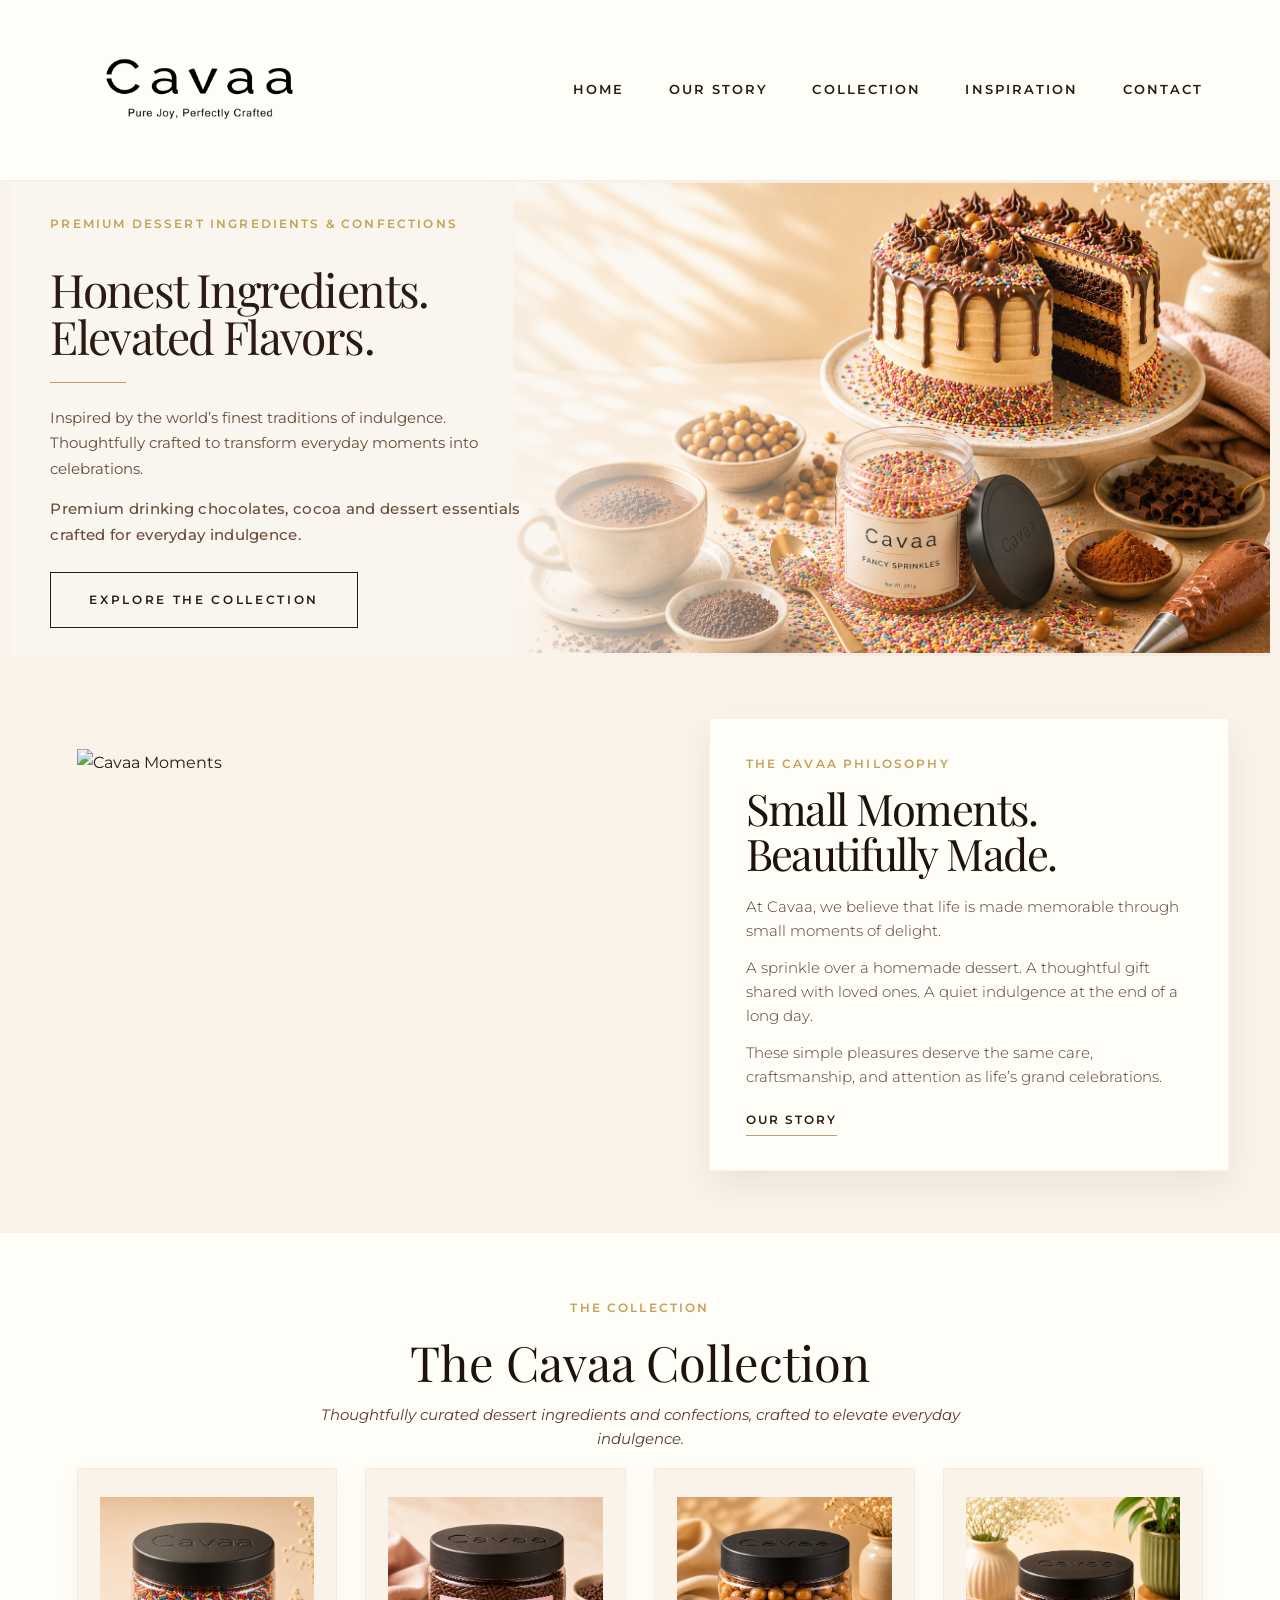
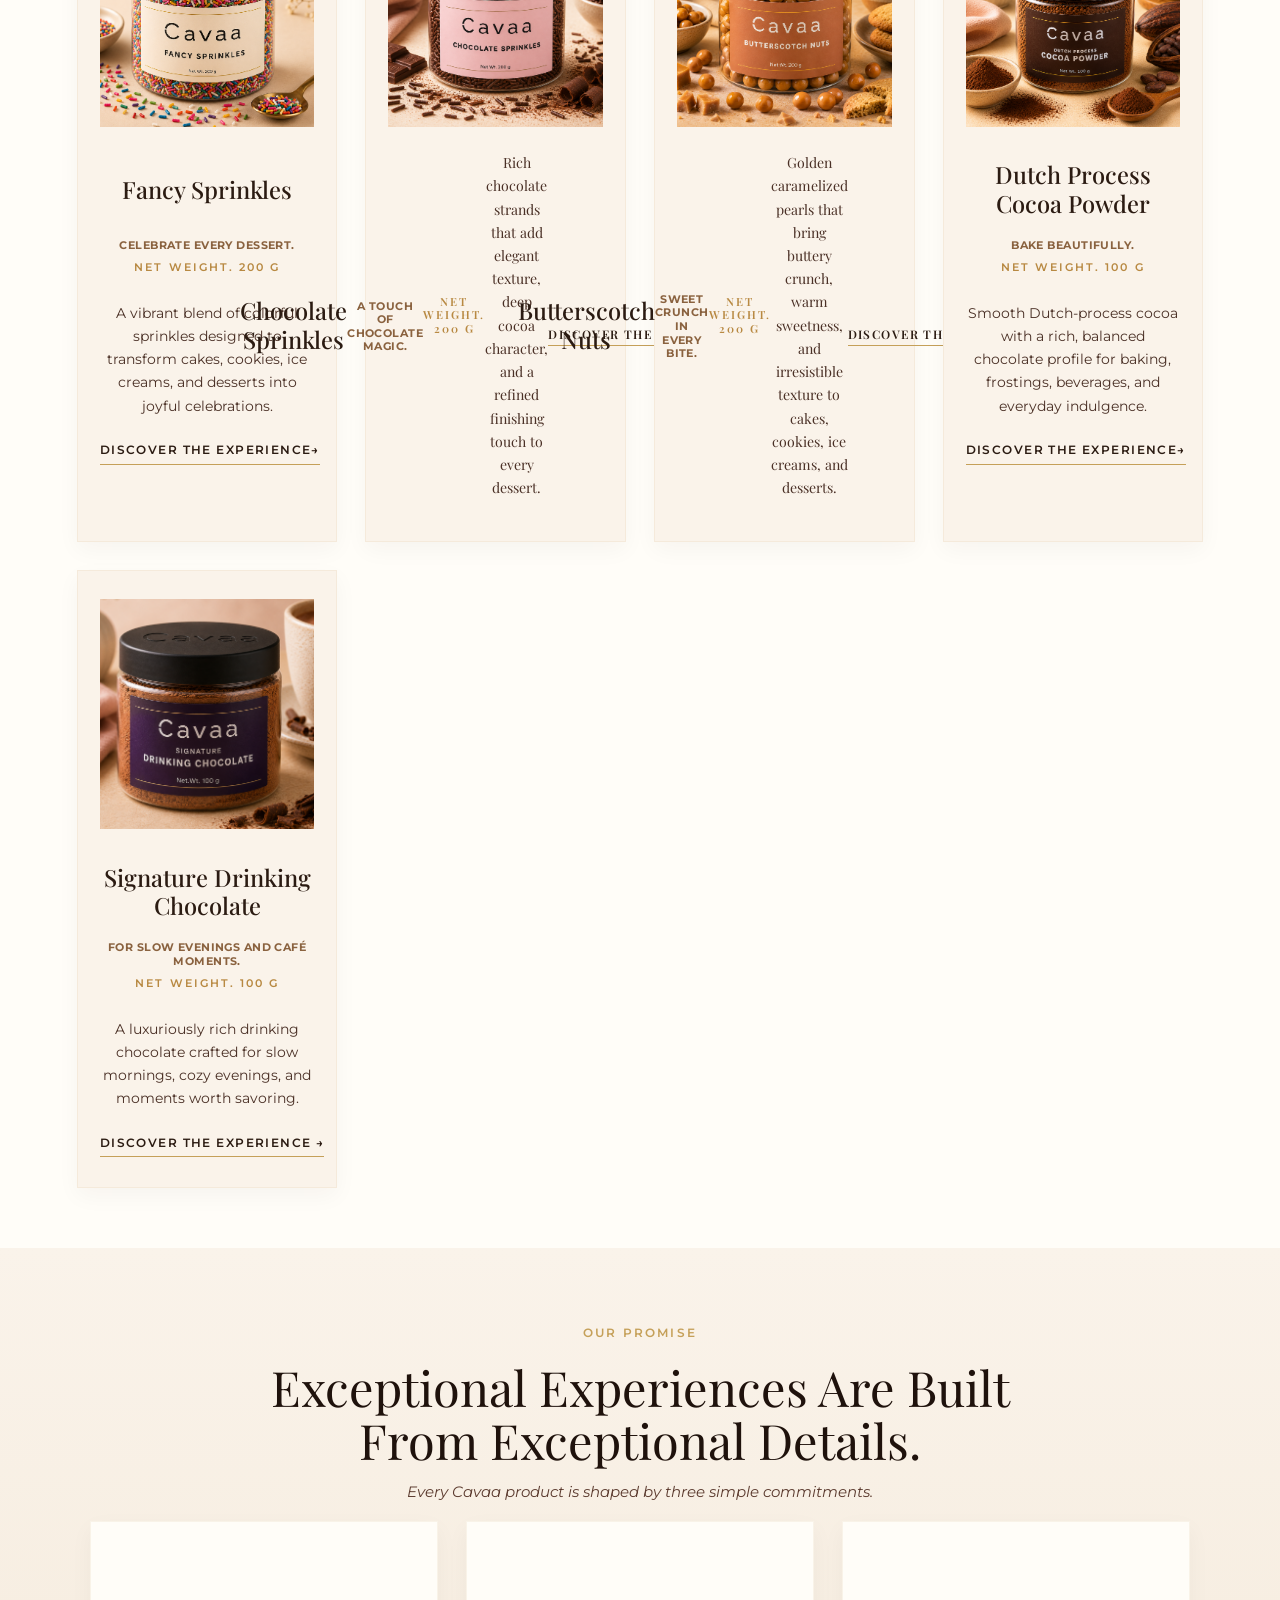
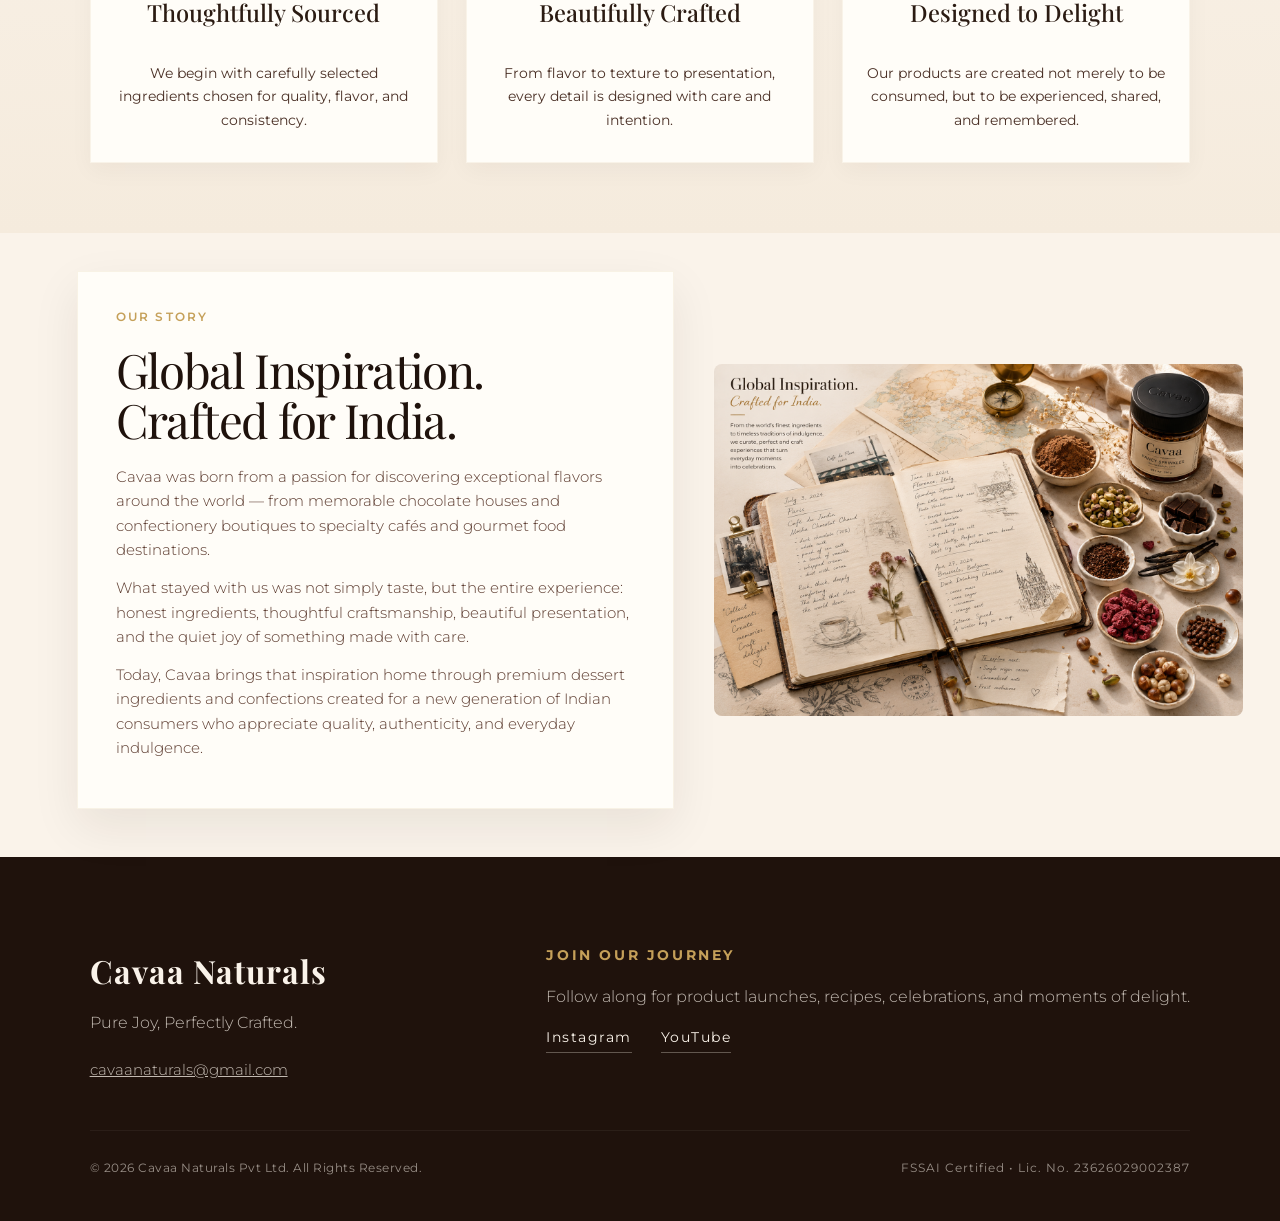
==== index.html @ 5d99d2c1 "Update index.html" ====
<!DOCTYPE html>
<html lang="en">
<head>
    <meta charset="UTF-8">
    <meta name="viewport" content="width=device-width, initial-scale=1.0">
    <title>Cavaa Naturals | Pure Joy, Perfectly Crafted</title>
    <link rel="stylesheet" href="style.css">
    <link rel="preconnect" href="https://fonts.googleapis.com">
    <link rel="preconnect" href="https://fonts.gstatic.com" crossorigin>
    <link href="https://fonts.googleapis.com/css2?family=Montserrat:wght@300;400;500;600&family=Playfair+Display:ital,wght@0,400;0,500;1,400&display=swap" rel="stylesheet">
</head>
<body>

    <header class="main-header">
        <div class="logo-container">
            <img src="images/CavaaLogoTagline.png" alt="Cavaa Naturals Logo">
        </div>
        <nav class="nav-links">
            <a href="#hero">Home</a>
            <a href="#story">Our Story</a>
            <a href="#products">Collection</a>
            <a href="#ingredients">Inspiration</a>
            <a href="#community">Contact</a>
        </nav>
    </header>

    <section id="hero" class="hero-box">
    <img src="images/hero-cavaa-dessert-scene.png" alt="Cavaa dessert ingredients and confections" class="hero-background-image">

    <div class="hero-overlay-card">
        <span class="section-tag hero-section-tag">Premium Dessert Ingredients & Confections</span>
        <h1>Honest Ingredients.<br>Elevated Flavors.</h1>
        <div class="decorative-line"></div>
        <p>Inspired by the world’s finest traditions of indulgence. Thoughtfully crafted to transform everyday moments into celebrations.</p>
       <p class="hero-subtext">
    Premium drinking chocolates, cocoa and dessert essentials crafted for everyday indulgence.
</p>
        <a href="#products" class="hero-cta">Explore The Collection</a>
    </div>
</section>

    <section id="story" class="story-box-section">
        <div class="story-container">
            <div class="story-image-placeholder welcome-card-box">
                <img src="images/welcome-card.png" alt="Cavaa Moments" class="section-image welcome-card-image">
            </div>

            <div class="story-text-card">
                <span class="section-tag philosophy-section-tag">The Cavaa Philosophy</span>
                <h2>
                    <span class="headline-line">Small Moments.</span>
                    <span class="headline-line">Beautifully Made.</span>
                </h2>
                <p>At Cavaa, we believe that life is made memorable through small moments of delight.</p>
                <p>A sprinkle over a homemade dessert. A thoughtful gift shared with loved ones. A quiet indulgence at the end of a long day.</p>
                <p>These simple pleasures deserve the same care, craftsmanship, and attention as life’s grand celebrations.</p>
                <a href="#about-preview" class="text-link">Our Story</a>
            </div>
        </div>
    </section>

    <section id="products" class="products-section">
        <div class="section-header">
            <span class="section-tag">The Collection</span>
            <h2>The Cavaa Collection</h2>
            <p>Thoughtfully curated dessert ingredients and confections, crafted to elevate everyday indulgence.</p>
        </div>
        
        <div class="products-grid-container">
            <div class="gourmet-product-card">
                <a
    href="fancy-sprinkles.html"
    class="product-image-link"
    aria-label="View Cavaa Fancy Sprinkles"
>
    <div class="jar-visual-box sprinkles-bg">
        Fancy Sprinkles Visual
    </div>
</a>
    <h3>
    <a href="fancy-sprinkles.html">
        Fancy Sprinkles
    </a>
</h3> 
                <p class="product-tagline">
    Celebrate every dessert.
</p>
                <span class="product-weight">
                    Net Weight. 200 g
                </span>
                <p>
                    A vibrant blend of colorful sprinkles designed to transform cakes, cookies, ice creams, and desserts into joyful celebrations.
                </p>
<a
    href="fancy-sprinkles.html"
    class="discover-product-link"
>
    Discover the Experience→
</a>
            </div>

            <div class="gourmet-product-card">
                <div class="jar-visual-box chocolate-bg">Chocolate Sprinkles Visual</div>
</a>
    <h3>
    <a href="chocolate-sprinkles.html">
        Chocolate Sprinkles
    </a>
            
<p class="product-tagline">
    A touch of chocolate magic.
</p>
                <span class="product-weight">Net Weight. 200 g</span>
                <p>Rich chocolate strands that add elegant texture, deep cocoa character, and a refined finishing touch to every dessert.</p>
<a
    href="chocolate-sprinkles.html"
    class="discover-product-link"
>
    Discover the Experience→
</a>

            </div>

            <div class="gourmet-product-card">
                <div class="jar-visual-box butterscotch-bg">Butterscotch Nuts Visual</div>
</a>
    <h3>
    <a href="butterscotch-nuts.html">
        Butterscotch Nuts
    </a>
    
                <p class="product-tagline">
    Sweet crunch in every bite.
</p>
                <span class="product-weight">Net Weight. 200 g</span>
                <p>Golden caramelized pearls that bring buttery crunch, warm sweetness, and irresistible texture to cakes, cookies, ice creams, and desserts.</p>
            <a
    href="butterscotch-nuts.html"
    class="discover-product-link"
>
    Discover the Experience→
</a>

            </div>

            <div class="gourmet-product-card">
                <div class="jar-visual-box cocoa-bg">Cocoa Powder Visual</div>
                </a>
    <h3>
    <a href="cocoa-powder.html">
    </a>
                Dutch Process Cocoa Powder</h3>
<p class="product-tagline">
    Bake beautifully.
</p>
                <span class="product-weight">Net Weight. 100 g</span>
                <p>Smooth Dutch-process cocoa with a rich, balanced chocolate profile for baking, frostings, beverages, and everyday indulgence.</p>
           <a
    href="cocoa-powder.html"
    class="discover-product-link"
>
    Discover the Experience→
</a>

            </div>

<div class="gourmet-product-card clickable-product-card">

    <div class="jar-visual-box drinking-bg">
        Drinking Chocolate Visual
    </div>

    <h3>Signature Drinking Chocolate</h3>
<p class="product-tagline">
    For slow evenings and café moments.
</p>
    <span class="product-weight">
        Net Weight. 100 g
    </span>

    <p>
        A luxuriously rich drinking chocolate crafted for slow mornings,
        cozy evenings, and moments worth savoring.
    </p>

    <a
        href="drinking-chocolate.html"
        class="discover-product-link"
    >
        Discover the Experience →
    </a>

</div>
            
        </div>
    </section>

    <section id="ingredients" class="video-section-box">
        <div class="section-header">
            <span class="section-tag">Our Promise</span>
            <h2>Exceptional Experiences Are Built From Exceptional Details.</h2>
            <p>Every Cavaa product is shaped by three simple commitments.</p>
        </div>

        <div class="products-grid-container">
            <div class="gourmet-product-card">
                <h3>Thoughtfully Sourced</h3>
                <p>We begin with carefully selected ingredients chosen for quality, flavor, and consistency.</p>
            </div>

            <div class="gourmet-product-card">
                <h3>Beautifully Crafted</h3>
                <p>From flavor to texture to presentation, every detail is designed with care and intention.</p>
            </div>

            <div class="gourmet-product-card">
                <h3>Designed to Delight</h3>
                <p>Our products are created not merely to be consumed, but to be experienced, shared, and remembered.</p>
            </div>
        </div>
    </section>

    <section id="about-preview" class="story-box-section">
        <div class="story-container">
            <div class="story-text-card">
                <span class="section-tag">Our Story</span>
                <h2>Global Inspiration. Crafted for India.</h2>
                <p>Cavaa was born from a passion for discovering exceptional flavors around the world — from memorable chocolate houses and confectionery boutiques to specialty cafés and gourmet food destinations.</p>
                <p>What stayed with us was not simply taste, but the entire experience: honest ingredients, thoughtful craftsmanship, beautiful presentation, and the quiet joy of something made with care.</p>
                <p>Today, Cavaa brings that inspiration home through premium dessert ingredients and confections created for a new generation of Indian consumers who appreciate quality, authenticity, and everyday indulgence.</p>
            </div>
            <div class="story-image-placeholder">
    <img
        src="images/global-inspiration.png"
        alt="Global Inspiration"
        class="section-image">
</div>
        </div>
    </section>

    <footer id="community" class="premium-footer-box">
        <div class="footer-content-layout">
            <div class="footer-brand-column">
                <h3>Cavaa Naturals</h3>
                <p>Pure Joy, Perfectly Crafted.</p>
                <p class="email-contact"><a href="mailto:cavaanaturals@gmail.com">cavaanaturals@gmail.com</a></p>
            </div>
            <div class="footer-community-column">
                <h4>Join Our Journey</h4>
                <p>Follow along for product launches, recipes, celebrations, and moments of delight.</p>
                <div class="social-links-box">
                    <a href="https://instagram.com/cavaa.india" target="_blank">Instagram</a>
                    <a href="https://youtube.com" target="_blank">YouTube</a>
                </div>
            </div>
        </div>
        <div class="footer-bottom-bar">
            <p>&copy; 2026 Cavaa Naturals Pvt Ltd. All Rights Reserved.</p>
            <p class="fssai-badge">FSSAI Certified • Lic. No. 23626029002387</p>
        </div>
    </footer>

</body>
</html>
---- style.css ----
/* --- CAVAA NATURALS LUXE BRAND PALETTE --- */
:root {
    --cream-bg: #FAF3EA;
    --warm-cream: #F5EBDD;
    --soft-ivory: #FFFDF8; scroll-margin-top: 110px;
    --chocolate-text: #2B1B12;
    --deep-cocoa: #1F120C;
    --mocha: #5B3A2E;
    --accent-gold: #C5A059;
    --soft-gold: #E2C98F;
    --blush-cream: #F7EDE8;
    --card-shadow: 0 18px 45px rgba(43, 27, 18, 0.08);
}

* {
    margin: 0;
    padding: 0;
    box-sizing: border-box;
}

html {
    scroll-behavior: smooth;
}

body {
    font-family: 'Montserrat', sans-serif;
    background-color: var(--cream-bg);
    color: var(--chocolate-text);
    line-height: 1.75;
}
/* =========================================
   HOMEPAGE — FINAL HEADER
========================================= */

.main-header {
    position: sticky;
    top: 0;
    z-index: 20;

    display: flex;
    align-items: center;

    min-height: 122px;
    padding: 8px 6%;

    background: var(--soft-ivory);
    border-bottom: 1px solid rgba(43, 27, 18, 0.06);
}

.logo-container {
    flex: 0 0 255px;
    overflow: visible;
}

.logo-container img {
    display: block;
    width: 245px;
    height: auto;
    max-width: none;

    object-fit: contain;
    mix-blend-mode: multiply;
}

.nav-links {
    display: flex;
    align-items: center;
    justify-content: flex-end;

    margin-left: auto;
    padding: 0;
    gap: 44px;
}

.nav-links a {
    margin: 0;
    white-space: nowrap;

    color: var(--chocolate-text);
    font-size: 0.82rem;
    font-weight: 600;
    letter-spacing: 0.16em;
    text-decoration: none;
    text-transform: uppercase;
}

.nav-links a:hover {
    color: var(--accent-gold);
}

@media (max-width: 900px) {
    .main-header {
        position: relative;
        flex-direction: column;
        gap: 4px;
        min-height: auto;
        padding: 8px 5% 14px;
    }

    .logo-container img {
        height: 82px;
    }

    .nav-links {
        justify-content: center;
        gap: 8px 18px;
        padding-top: 0;
    }

    .nav-links a {
        font-size: 0.66rem;
    }
}
/* ---------- HOMEPAGE HERO ---------- */

.hero-box {
    position: relative;

    display: grid;
    grid-template-columns: 40% 60%;
    align-items: center;

    width: 100%;
    max-width: 1260px;
    min-height: 470px;
    margin: 0 auto;

    overflow: hidden;
    background: #f3eadf;
}

.hero-background-image {
    position: relative;
    z-index: 1;

    grid-column: 2;
    grid-row: 1;
    justify-self: end;

    width: 100%;
    height: 470px;
    margin: 0;

    object-fit: cover;
    object-position: center 38%;
    border-radius: 0;
}

.hero-box::before {
    content: "";
    position: absolute;
    inset: 0;
    z-index: 2;

    background: linear-gradient(
        90deg,
        rgba(250, 246, 240, 0.98) 0%,
        rgba(250, 246, 240, 0.94) 36%,
        rgba(250, 246, 240, 0.62) 50%,
        rgba(250, 246, 240, 0.08) 72%,
        rgba(250, 246, 240, 0) 100%
    );

    pointer-events: none;
}

.hero-overlay-card {
    position: relative;
    z-index: 3;

    grid-column: 1;
    grid-row: 1;

    width: 100%;
    max-width: 500px;
    margin-left: 8%;
    padding: 28px 20px 28px 0;

    text-align: left;
}

.hero-overlay-card h1 {
    margin: 14px 0 16px;

    color: #2b1b12;
    font-family: "Playfair Display", serif;
    font-size: clamp(2.65rem, 3.6vw, 3.75rem);
    font-weight: 400;
    line-height: 1.02;
    letter-spacing: -0.035em;
}

.hero-overlay-card p {
    max-width: 500px;
    margin-bottom: 25px;

    color: #6a4b3b;
    font-size: 0.94rem;
    line-height: 1.7;
}
.hero-subtext {
    max-width: 470px;
    margin-top: -10px;
    margin-bottom: 24px;

    color: #8a6a58;
    font-size: 0.82rem;
    font-weight: 500;
    line-height: 1.55;
    letter-spacing: 0.02em;
}
.hero-box .decorative-line {
    width: 76px;
    height: 1px;
    margin: 22px 0;
    background: #c5a059;
}

.hero-cta {
    display: inline-block;

    padding: 16px 38px;
    border: 1px solid #2b1b12;

    color: #2b1b12;
    font-size: 0.76rem;
    font-weight: 600;
    letter-spacing: 0.22em;
    text-decoration: none;
    text-transform: uppercase;

    transition: 0.25s;
}

.hero-cta:hover {
    background: #2b1b12;
    color: #ffffff;
}

@media (max-width: 900px) {
    .hero-box {
        display: flex;
        flex-direction: column-reverse;
        min-height: 0;
    }

    .hero-background-image {
        width: 100%;
        height: 340px;
    }

    .hero-box::before {
        display: none;
    }

    .hero-overlay-card {
        max-width: none;
        margin: 0;
        padding: 44px 7%;
        background: #f3eadf;
    }

    .hero-overlay-card h1 {
        font-size: clamp(2.6rem, 10vw, 3.5rem);
    }
}
/* --- STORY SECTIONS --- */
.story-box-section {
    padding: 95px 5%;
    background-color: var(--cream-bg);
}

.story-box-section:nth-of-type(even) {
    background-color: var(--warm-cream);
}

.story-container {
    display: grid;
    grid-template-columns: 58% 42%;
    align-items: center;
    gap: 40px;
    max-width: 1320px;
    margin: 0 auto;
    padding: 0 40px;
}
.story-image-placeholder {

    background: transparent;
    min-height: auto;

    display:flex;
    align-items:center;
    justify-content:center;

    border:none;
    box-shadow:none;

    overflow:hidden;
    border-radius:8px;
}
.section-image{
    width:100%;
    height:100%;
    display:block;
    object-fit:cover;
}
.welcome-card-box {
    width: 100%;
    max-width: 760px;
    padding: 0;
    background: transparent;
    border: none;
    box-shadow: none;
    border-radius: 0;
    overflow: visible;
}

.section-image {
    width: 100%;
    height: auto;
    display: block;
    object-fit: contain;
}

.welcome-card-image {
    width: 100%;
    height: auto;
    max-height: none;
    object-fit: contain;
    border-radius: 0;
    display: block;
}

.story-text-card {
    background-color: var(--soft-ivory);
    padding: 40px;
    max-width: 620px;
    width: 100%;
    display: flex;
    flex-direction: column;
    justify-content: center;
    box-shadow: var(--card-shadow);
    border: 1px solid rgba(197, 160, 89, 0.12);
}

.story-text-card h2 {
    font-family: 'Playfair Display', serif;
    font-size: 3rem;
    line-height: 1.12;
    letter-spacing: -0.04em;
    font-weight: 400;
    margin-bottom: 26px;
    color: var(--deep-cocoa);
}

.headline-line {
    display: block;
    white-space: nowrap;
}

.story-text-card p {
    font-size: 1rem;
    font-weight: 300;
    margin-bottom: 20px;
    color: var(--mocha);
}

.text-link {
    margin-top: 10px;
    color: var(--chocolate-text);
    text-decoration: none;
    text-transform: uppercase;
    letter-spacing: 2px;
    font-size: 0.78rem;
    font-weight: 600;
    border-bottom: 1px solid var(--accent-gold);
    width: fit-content;
    padding-bottom: 4px;
}

.section-image {
    width: 100%;
    height: 100%;
    display: block;
    object-fit: cover;
}
/* =========================================
   HOMEPAGE — CAVAA PHILOSOPHY
========================================= */

#story.story-box-section {
    padding: 62px 6%;
    background: var(--cream-bg);
}

#story .story-container {
    display: grid;
    grid-template-columns: 52% 48%;
    align-items: center;
    gap: 46px;

    max-width: 1180px;
    margin: 0 auto;
    padding: 0;
}

#story .welcome-card-box {
    width: 100%;
    max-width: 610px;
    margin: 0 auto;
}

#story .welcome-card-image {
    width: 100%;
    height: 390px;
    object-fit: contain;
}

#story .story-text-card {
    width: 100%;
    max-width: 520px;
    padding: 34px 36px;

    background: var(--soft-ivory);
    border: 1px solid rgba(197, 160, 89, 0.12);
    box-shadow: 0 14px 34px rgba(43, 27, 18, 0.07);
}

#story .story-text-card .section-tag {
    margin-bottom: 12px;
}

#story .story-text-card h2 {
    margin-bottom: 18px;

    font-size: clamp(2.5rem, 3.4vw, 3.25rem);
    line-height: 1.05;
    letter-spacing: -0.035em;
}

#story .story-text-card p {
    margin-bottom: 13px;

    font-size: 0.91rem;
    line-height: 1.65;
}

#story .text-link {
    margin-top: 7px;
}

@media (max-width: 900px) {
    #story.story-box-section {
        padding: 52px 6%;
    }

    #story .story-container {
        grid-template-columns: 1fr;
        gap: 30px;
    }

    #story .welcome-card-image {
        height: auto;
    }

    #story .story-text-card {
        max-width: 620px;
        margin: 0 auto;
    }
}

/* --- PRODUCT COLLECTION --- */

.products-section {
    padding: 60px 6%;
    background-color: var(--soft-ivory);
}

.section-header {
    max-width: 760px;
    margin: 0 auto 16px;
    text-align: center;
}

.section-header h2 {
    margin-bottom: 14px;

    color: var(--deep-cocoa);
    font-family: "Playfair Display", serif;
    font-size: clamp(2.4rem, 3.8vw, 3.4rem);
    font-weight: 400;
    line-height: 1.08;
}

.section-header p {
    max-width: 680px;
    margin: 0 auto;

    color: var(--mocha);
    font-size: 0.94rem;
    font-style: italic;
    line-height: 1.65;
}

.products-grid-container {
    display: grid;
    grid-template-columns: repeat(auto-fit, minmax(230px, 1fr));
    gap: 28px;

    max-width: 1260px;
    margin: 0 auto;
}
.jar-visual-box {
    display: flex;
    align-items: center;
    justify-content: center;

    width: 100%;
    height: 230px;
    margin-bottom: 22px;

    overflow: hidden;

    background-position: center;
    background-repeat: no-repeat;
    background-size: cover;

    color: transparent;
    font-size: 0;
    line-height: 0;
    text-indent: -9999px;
}
.sprinkles-bg {
    background-image: url("images/fancy-sprinkles.png");
}

.chocolate-bg {
    background-image: url("images/chocolate-sprinkles.png");
}

.butterscotch-bg {
    background-image: url("images/butterscotch-nuts.png");
}

.cocoa-bg {
    background-image: url("images/cocoa-powder.png");
}

.drinking-bg {
    background-image: url("images/drinking-chocolate.png");
}
.gourmet-product-card {
    padding: 28px 22px 30px;

    background-color: var(--cream-bg);
    border: 1px solid rgba(197, 160, 89, 0.1);
    box-shadow: 0 8px 22px rgba(43, 27, 18, 0.04);

    text-align: center;
}

.sprinkles-bg {
    display: flex;
    align-items: center;
    justify-content: center;

    height: 230px;
    margin-bottom: 22px;

    overflow: hidden;
    background-color: transparent;
    background-position: center;
    background-repeat: no-repeat;
    background-size: cover;

    color: transparent;
    font-size: 0;
    text-indent: -9999px;
}

.gourmet-product-card h3 {
    margin-bottom: 8px;
    color: #2b1b12;
    font-family: "Playfair Display", serif;
    font-size: 1.48rem;
    font-weight: 500;
    line-height: 1.22;
    min-height: 76px;
    margin-top: 24px;
margin-bottom: 12px;
display: flex;
align-items: center;
justify-content: center;
}
.product-tagline {
    min-height: 10px;
    margin: 8px 0 5px;
    color: #8A623F;
    font-family: "Montserrat", sans-serif;
    font-size: 0.68rem;      /* smaller */
    font-weight: 700;        /* bold */
    letter-spacing: 0.05em;
    line-height: 1;
    text-transform: uppercase;
    
}
.product-weight {
    display: block;
    margin-bottom: 16px;
    min-height: 24px;
    margin: 0 0 20px;
    color: #b88942;
    font-size: 0.7rem;
    font-weight: 600;
    letter-spacing: 0.18em;
    text-transform: uppercase;
}

.gourmet-product-card p {
    margin: 0;

    color: #4a3026;
    font-size: 0.88rem;
    font-weight: 400;
    line-height: 1.65;
}

.gourmet-product-card > p:not(.product-tagline) {
    margin-top: 0;
}

/* --- BRAND VALUES --- */
.video-section-box {
    padding: 70px 7%;
    background:
        linear-gradient(180deg, var(--cream-bg) 0%, var(--warm-cream) 100%);
}

.video-section-box .gourmet-product-card {
    background-color: var(--soft-ivory);
    min-height: 220px;
    display: flex;
    flex-direction: column;
    justify-content: center;
}
.discover-product-link {
    display: inline-block;
    margin-top: 22px;
    padding-bottom: 3px;

    color: #2b1b12;
    border-bottom: 1px solid #c5a059;

    font-size: 0.74rem;
    font-weight: 600;
    letter-spacing: 0.12em;
    text-decoration: none;
    text-transform: uppercase;
    white-space: nowrap;
}

.discover-product-link:hover {
    color: #b88942;
}


/* --- FOOTER --- */
.premium-footer-box {
    background-color: var(--deep-cocoa);
    color: var(--cream-bg);
    padding: 86px 7% 42px 7%;
}

.footer-content-layout {
    display: flex;
    justify-content: space-between;
    max-width: 1220px;
    margin: 0 auto;
    gap: 50px;
}

.footer-brand-column h3 {
    font-family: 'Playfair Display', serif;
    font-size: 2rem;
    margin-bottom: 10px;
    letter-spacing: 1px;
}

.footer-brand-column p,
.footer-community-column p {
    font-weight: 300;
    opacity: 0.75;
}

.email-contact {
    margin-top: 20px;
    font-size: 0.95rem;
}

.email-contact a {
    color: var(--cream-bg);
    text-decoration: underline;
}

.footer-community-column h4 {
    font-size: 0.9rem;
    text-transform: uppercase;
    letter-spacing: 2.6px;
    margin-bottom: 15px;
    color: var(--accent-gold);
}

.social-links-box a {
    display: inline-block;
    margin-right: 25px;
    margin-top: 15px;
    color: var(--cream-bg);
    text-decoration: none;
    font-size: 0.85rem;
    letter-spacing: 1.5px;
    border-bottom: 1px solid rgba(250, 243, 234, 0.3);
    padding-bottom: 2px;
}

.footer-bottom-bar {
    display: flex;
    justify-content: space-between;
    align-items: center;
    max-width: 1220px;
    margin: 46px auto 0 auto;
    padding-top: 26px;
    border-top: 1px solid rgba(250, 243, 234, 0.1);
    font-size: 0.78rem;
    opacity: 0.55;
    letter-spacing: 0.5px;
}

.fssai-badge {
    letter-spacing: 1px;
}

/* --- MOBILE RESPONSIVE --- */
@media (max-width: 900px) {
    .main-header {
        flex-direction: column;
        gap: 0;
        padding: 16px 5%;
    }

    .logo-container img {
        height: 135px;
    }

    .nav-links {
        margin-top: 8px;
        text-align: center;    
    }

    .nav-links a {
        display: inline-block;
        margin: 8px 10px;
        font-size: 0.7rem;
    }

    .hero-box {
        min-height: auto;
        padding: 75px 20px;
    }

    .hero-section-tag {
        font-size: 0.78rem;
        letter-spacing: 3px;
    }

    .philosophy-section-tag {
        font-size: 0.78rem;
        letter-spacing: 3px;
    }

    .story-box-section {
        padding: 70px 6%;
    }

    .story-container {
        grid-template-columns: 1fr;
        gap: 34px;
    }

    .welcome-card-box {
        max-width: 560px;
        width: 100%;
    }

    .story-text-card {
        padding: 42px 28px;
    }

    .story-text-card h2 {
        font-size: 2.55rem;
    }

    .headline-line {
        white-space: normal;
    }

    .jar-visual-box {
        height: 240px;
    }

    .footer-content-layout,
    .footer-bottom-bar {
        flex-direction: column;
        align-items: flex-start;
    }
}
/* =========================================
   DRINKING CHOCOLATE PAGE — BASE STYLES
========================================= */

.product-page {
    margin: 0;
    background: #faf6f0;
    color: #2b1b12;
    font-family: "Montserrat", sans-serif;
}

.product-page * {
    box-sizing: border-box;
}

.product-page img {
    display: block;
    max-width: 100%;
}

.product-page h1,
.product-page h2,
.product-page h3,
.product-page p {
    margin-top: 0;
}

.product-page h1,
.product-page h2,
.product-page h3 {
    font-family: "Playfair Display", serif;
    font-weight: 500;
}

.product-page p {
    font-size: 1rem;
    line-height: 1.8;
    color: #5f4a3f;
}

.product-page a {
    color: inherit;
    text-decoration: none;
}

.section-tag {
    display: inline-block;
    margin-bottom: 18px;
    color: #c5a059;
    font-size: 0.75rem;
    font-weight: 600;
    letter-spacing: 0.18em;
    text-transform: uppercase;
}

.product-primary-button {
    display: inline-flex;
    align-items: center;
    justify-content: center;
    min-height: 52px;
    padding: 14px 30px;
    border: 1px solid #c5a059;
    background: #c5a059;
    color: #ffffff;
    font-size: 0.82rem;
    font-weight: 600;
    letter-spacing: 0.08em;
    text-transform: uppercase;
    transition: background 0.3s ease, color 0.3s ease, transform 0.3s ease;
}

.product-primary-button:hover {
    background: transparent;
    color: #2b1b12;
    transform: translateY(-2px);
}
/* =========================================
   DRINKING CHOCOLATE — COMPACT HEADER
========================================= */

.product-page .main-header {
    position: sticky;
    top: 0;
    z-index: 50;

    display: flex;
    align-items: center;
    justify-content: flex-start;
    gap: 72px;

    min-height: 84px;
    padding: 0px max(6%, calc((100% - 1260px) / 2));

    background: #fffdf8;
    border-bottom: 1px solid rgba(43, 27, 18, 0.06);
}

.product-page .logo-container img {
    display: block;
    width: 225px;
    height: auto;
    max-width: none;
    object-fit: contain;
    mix-blend-mode: multiply;
}

.product-page .nav-links {
    display: flex;
    align-items: center;
    gap: 42px;
    padding: 0;
}

.product-page .nav-links a {
    margin: 0;
    white-space: nowrap;
    color: #2b1b12;
    font-size: 0.76rem;
    font-weight: 600;
    letter-spacing: 0.15em;
    text-transform: uppercase;
}
/* =========================================
   DRINKING CHOCOLATE — COMPACT LUXE HERO
========================================= */

.drinking-hero {
    display: grid;
    grid-template-columns: 36% 64%;
    align-items: stretch;

    width: 100%;
    max-width: 1260px;
    height: 450px;
    min-height: 450px;
    margin: 0 auto;

    overflow: hidden;
    background: #f5ebdd;
}

.drinking-hero-image {
    position: relative;
    inset: auto;

    grid-column: 2;
    grid-row: 1;

    width: 100%;
    height: 450px;
    max-width: none;

    object-fit: cover;
    object-position: center 75%;
}

.drinking-hero-shade {
    display: none;
}

.drinking-hero-content {
    grid-column: 1;
    grid-row: 1;

    display: flex;
    flex-direction: column;
    justify-content: center;

    width: 100%;
    margin: 0;
    padding: 32px 34px 30px 46px;

    background: #f5ebdd;
    color: #2b1b12;
}

.drinking-hero-content .section-tag {
    margin-bottom: 11px;
    font-size: 0.69rem;
}

.drinking-hero-content h1 {
    margin-bottom: 14px;
    color: #1f120c;
    font-size: clamp(2.65rem, 3.25vw, 3.45rem);
    font-weight: 400;
    line-height: 1;
    letter-spacing: -0.035em;
}

.drinking-hero-content .decorative-line {
    width: 70px;
    margin: 2px 0 17px;
}

.drinking-hero-content h2 {
    margin-bottom: 12px;
    color: #5b3a2e;
    font-size: 1.25rem;
    font-weight: 400;
    font-style: italic;
}

.drinking-hero-content p {
    max-width: 430px;
    margin-bottom: 18px;
    color: #5b3a2e;
    font-size: 0.91rem;
    line-height: 1.65;
}

.product-hero-meta {
    display: flex;
    flex-wrap: nowrap;
    gap: 8px;
    margin: 0 0 18px;
}

.product-hero-meta span {
    min-height: auto;
    padding: 7px 11px;

    border: 1px solid rgba(197, 160, 89, 0.55);
    border-radius: 999px;
    background: rgba(255, 253, 248, 0.45);

    color: #2b1b12;
    font-size: 0.62rem;
    font-weight: 600;
    letter-spacing: 0.06em;
    text-transform: uppercase;
}

.drinking-hero-content .product-primary-button {
    align-self: center;

    width: auto;
    min-width: 250px;
    min-height: 46px;
    padding: 12px 24px;

    border: 1px solid #2b1b12;
    background: transparent;
    color: #2b1b12;

    font-size: 0.7rem;
    font-weight: 600;
    letter-spacing: 0.13em;
}

.drinking-hero-content .product-primary-button:hover {
    background: #2b1b12;
    color: #fffdf8;
}
/* =========================================
   PRODUCT STORY
========================================= */

.product-story-section {
    padding: 72px 7%;
    background: #faf6f0;
}

.product-story-layout {
    display: grid;
    grid-template-columns: 46% 54%;
    align-items: center;
    gap: 64px;

    max-width: 1180px;
    margin: 0 auto;
}

.product-jar-showcase {
    width: 100%;
    max-width: 440px;
    justify-self: center;
}

.product-image-frame {
    overflow: hidden;
    border-radius: 18px;
    box-shadow: 0 20px 48px rgba(43, 27, 18, 0.1);
}

.product-image-frame img {
    width: 100%;
    height: 390px;
    object-fit: cover;
    object-position: center;
}

.image-caption {
    margin-top: 14px;
    text-align: center;
    color: #7d6254;
    font-size: 0.92rem;
    font-style: italic;
}

.product-story-copy {
    max-width: 570px;
}

.product-story-copy .section-tag {
    margin-bottom: 14px;
}

.product-story-copy h2 {
    margin-bottom: 18px;
    color: #1f120c;
    font-size: clamp(2.6rem, 3.5vw, 3.5rem);
    font-weight: 400;
    line-height: 1.08;
    letter-spacing: -0.025em;
}

.product-story-lead {
    margin-bottom: 20px;
    color: #5b3a2e;
    font-family: "Playfair Display", serif;
    font-size: 1.25rem;
    font-weight: 400;
}

.product-story-copy p {
    margin-bottom: 16px;
    color: #5b3a2e;
    font-size: 0.98rem;
    line-height: 1.75;
}

.product-story-copy blockquote {
    margin-top: 26px;
    padding: 12px 0 12px 22px;

    border-left: 2px solid #c5a059;

    color: #2b1b12;
    font-family: "Playfair Display", serif;
    font-size: 1.25rem;
    font-style: italic;
    line-height: 1.45;
}

@media (max-width: 900px) {
    .product-story-section {
        padding: 60px 6%;
    }

    .product-story-layout {
        grid-template-columns: 1fr;
        gap: 40px;
    }

    .product-story-copy {
        max-width: 650px;
        margin: 0 auto;
    }

    .product-image-frame img {
        height: auto;
    }
}
/* =========================================
   PREPARATION SECTION
========================================= */

.preparation-section {
    scroll-margin-top: 140px;
    padding: 58px 7%;
    background: #fffdf8;
}

.preparation-heading {
    max-width: 760px;
    margin: 0 auto 34px;
    text-align: center;
}

.preparation-heading .section-tag {
    margin-bottom: 10px;
}

.preparation-heading h2 {
    margin-bottom: 12px;

    color: #1f120c;
    font-size: clamp(2.4rem, 3.3vw, 3.2rem);
    font-weight: 400;
    line-height: 1.08;
    letter-spacing: -0.025em;
}

.preparation-heading p {
    max-width: 680px;
    margin: 0 auto;

    font-size: 0.96rem;
    line-height: 1.65;
}

.preparation-layout {
    display: grid;
    grid-template-columns: 50% 50%;
    align-items: center;
    gap: 48px;

    max-width: 1080px;
    margin: 0 auto;
}

.preparation-image {
    overflow: hidden;
    border-radius: 16px;
    box-shadow: 0 16px 38px rgba(43, 27, 18, 0.1);
}

.preparation-image img {
    width: 100%;
    height: 345px;
    object-fit: cover;
    object-position: center;
}

.preparation-steps {
    display: grid;
    gap: 0;
}

.preparation-step {
    display: grid;
    grid-template-columns: 44px 1fr;
    gap: 14px;

    padding: 11px 0;
    border-bottom: 1px solid rgba(43, 27, 18, 0.12);
}

.preparation-step:last-child {
    border-bottom: none;
}

.step-number {
    padding-top: 3px;

    color: #c5a059;
    font-family: "Playfair Display", serif;
    font-size: 1.2rem;
    line-height: 1;
}

.step-copy h3 {
    margin-bottom: 3px;

    color: #2b1b12;
    font-size: 1.2rem;
    font-weight: 400;
}

.step-copy p {
    margin: 0;

    color: #5b3a2e;
    font-size: 0.84rem;
    line-height: 1.5;
}

.preparation-tip {
    position: relative;

    max-width: 760px;
    margin: 30px auto 0;
    padding: 20px 28px 20px 78px;

    border: 1px solid rgba(197, 160, 89, 0.55);
    background: #f5ebdd;
    text-align: left;
}

.preparation-tip::before {
    content: "TIP";

    position: absolute;
    top: 50%;
    left: 24px;
    transform: translateY(-50%);

    display: flex;
    align-items: center;
    justify-content: center;

    width: 38px;
    height: 38px;

    border: 1px solid #c5a059;
    border-radius: 50%;

    color: #b88942;
    font-size: 0.58rem;
    font-weight: 600;
    letter-spacing: 0.1em;
}

.preparation-tip span {
    display: block;
    margin-bottom: 4px;

    color: #b88942;
    font-size: 0.72rem;
    font-weight: 600;
    letter-spacing: 0.16em;
    text-transform: uppercase;
}

.preparation-tip p {
    margin: 0;

    color: #5b3a2e;
    font-size: 0.86rem;
    line-height: 1.55;
}

@media (max-width: 900px) {
    .preparation-section {
        padding: 52px 6%;
    }

    .preparation-layout {
        grid-template-columns: 1fr;
        gap: 30px;
    }

    .preparation-image {
        max-width: 620px;
        margin: 0 auto;
    }

    .preparation-image img {
        height: auto;
    }
}

@media (max-width: 600px) {
    .preparation-tip {
        padding: 64px 20px 20px;
        text-align: center;
    }

    .preparation-tip::before {
        top: 18px;
        left: 50%;
        transform: translateX(-50%);
    }
}
/* =========================================
   WAYS TO ENJOY
========================================= */

.ways-section {
    padding: 62px 7%;
    background: #faf6f0;
}

.ways-header {
    max-width: 720px;
    margin: 0 auto 36px;
    text-align: center;
}

.ways-header .section-tag {
    margin-bottom: 10px;
}

.ways-header h2 {
    margin-bottom: 12px;

    color: #1f120c;
    font-size: clamp(2.5rem, 3.4vw, 3.3rem);
    font-weight: 400;
    line-height: 1.08;
    letter-spacing: -0.025em;
}

.ways-header p {
    max-width: 650px;
    margin: 0 auto;

    font-size: 0.94rem;
    line-height: 1.65;
}

.ways-grid {
    display: grid;
    grid-template-columns: repeat(3, minmax(0, 1fr));
    gap: 24px;

    max-width: 1120px;
    margin: 0 auto;
}

.way-card {
    overflow: hidden;

    background: #fffdf8;
    border: 1px solid rgba(197, 160, 89, 0.14);
    border-radius: 16px;
    box-shadow: 0 14px 34px rgba(43, 27, 18, 0.08);

    text-align: center;
}

.way-card img {
    width: 100%;
    height: 250px;
    object-fit: cover;
}

.way-card h3 {
    margin: 18px 18px 6px;

    color: #2b1b12;
    font-size: 1.45rem;
    font-weight: 400;
}

.way-card p {
    margin: 0;
    padding: 0 20px 22px;

    font-size: 0.84rem;
    line-height: 1.55;
}

@media (max-width: 900px) {
    .ways-grid {
        grid-template-columns: 1fr;
        max-width: 620px;
    }

    .way-card img {
        height: 320px;
    }
}

@media (max-width: 600px) {
    .ways-section {
        padding: 52px 6%;
    }

    .way-card img {
        height: 250px;
    }
}
/* =========================================
   PRODUCT DETAILS
========================================= */

.product-details-section {
    padding: 78px 7%;
    background: #f5ebdd;
}

.product-details-header {
    max-width: 720px;
    margin: 0 auto 46px;
    text-align: center;
}

.product-details-header h2 {
    color: #1f120c;
    font-size: clamp(2.6rem, 3.6vw, 3.5rem);
    font-weight: 400;
    line-height: 1.12;
    letter-spacing: -0.025em;
}

.details-grid {
    display: grid;
    grid-template-columns: repeat(3, minmax(0, 1fr));
    gap: 22px;

    max-width: 1160px;
    margin: 0 auto;
}

.detail-card {
    min-height: 190px;
    padding: 30px 28px;

    background: #fffdf8;
    border: 1px solid rgba(197, 160, 89, 0.18);
    box-shadow: 0 12px 30px rgba(43, 27, 18, 0.05);
}

.detail-card h3 {
    margin-bottom: 12px;
    color: #2b1b12;
    font-size: 1.45rem;
    font-weight: 400;
}

.detail-card p {
    margin: 0;
    color: #5b3a2e;
    font-size: 0.92rem;
    line-height: 1.7;
}

.product-closing-message {
    max-width: 850px;
    margin: 55px auto 0;
    padding-top: 42px;

    border-top: 1px solid rgba(197, 160, 89, 0.45);
    text-align: center;
}

.product-closing-message h3 {
    margin-bottom: 12px;
    color: #1f120c;
    font-size: 2rem;
    font-weight: 400;
}

.product-closing-message p {
    margin-bottom: 24px;
}
.product-closing-message .product-primary-button {
    min-height: 52px;
    padding: 15px 32px;

    background: transparent;
    border: 1px solid #2b1b12;
    color: #2b1b12;

    font-size: 0.76rem;
    font-weight: 600;
    letter-spacing: 0.14em;
}

.product-closing-message .product-primary-button:hover {
    background: #2b1b12;
    border-color: #2b1b12;
    color: #fffdf8;
}
@media (max-width: 900px) {
    .details-grid {
        grid-template-columns: repeat(2, minmax(0, 1fr));
    }
}

@media (max-width: 600px) {
    .product-details-section {
        padding: 60px 6%;
    }

    .details-grid {
    
        grid-template-columns: 1fr;
    }
}
/* =========================================
   DRINKING CHOCOLATE FOOTER
========================================= */

.site-footer {
    padding: 52px 7% 42px;
    background: #1f120c;
    color: #faf3ea;
    text-align: center;
}

.footer-logo {
    width: 190px;
    margin: 0 auto 18px;
}

.footer-logo img {
    width: 100%;
    height: auto;
    mix-blend-mode: normal;
    filter: brightness(0) invert(1);
}

.site-footer p {
    margin: 5px 0;
    color: rgba(250, 243, 234, 0.76);
    font-size: 0.88rem;
}

.footer-links {
    display: flex;
    justify-content: center;
    flex-wrap: wrap;
    gap: 26px;
    margin-top: 24px;
}

.footer-links a {
    color: #faf3ea;
    font-size: 0.72rem;
    font-weight: 600;
    letter-spacing: 0.15em;
    text-transform: uppercase;
}

.footer-links a:hover {
    color: #c5a059;
}
/* =========================================
   DRINKING CHOCOLATE — COMPACT SECTION SPACING
========================================= */

.product-page .product-story-section,
.product-page .preparation-section,
.product-page .ways-section,
.product-page .product-details-section {
    padding-top: 54px;
    padding-bottom: 54px;
}

.product-page .product-story-layout,
.product-page .preparation-layout {
    gap: 42px;
}

.product-page .product-image-frame img,
.product-page .preparation-image img {
    height: 330px;
}

.product-page .preparation-heading,
.product-page .ways-header,
.product-page .product-details-header {
    margin-bottom: 30px;
}
/* =========================================
   HOMEPAGE — OUR STORY
========================================= */

#about-preview.story-box-section {
    padding: 38px 6% 48px;
}

#about-preview .story-container {
    display: grid;
    grid-template-columns: 53% 47%;
    align-items: center;

    max-width: 1180px;
    margin: 0 auto;
    padding: 0;
    gap: 40px;
}

#about-preview .story-text-card {
    max-width: 620px;
    padding: 34px 38px;
}

#about-preview .story-text-card h2 {
    margin-bottom: 20px;

    font-size: clamp(2.65rem, 3.7vw, 3.65rem);
    line-height: 1.06;
    letter-spacing: -0.035em;
}

#about-preview .story-text-card p {
    margin-bottom: 14px;

    font-size: 0.92rem;
    line-height: 1.65;
}

/* =========================================
   HOMEPAGE — FINAL ANCHOR LANDING
========================================= */

#hero,
#story,
#products,
#ingredients,
#about-preview,
#community {
    scroll-margin-top: 145px;
}
/* =========================================
   DRINKING CHOCOLATE — QUICK BENEFITS
========================================= */

.product-benefits-section{

    padding:42px 7%;

    background:#fffdf8;

}

.product-benefits-grid{

    max-width:1120px;

    margin:0 auto;

    display:grid;

    grid-template-columns:repeat(3,1fr);

    gap:24px;

}

.product-benefit-card{

    padding:34px 30px;

    background:white;

    border:1px solid rgba(197,160,89,.18);

    box-shadow:0 12px 30px rgba(43,27,18,.06);

    transition:.28s;

}

.product-benefit-card:hover{

    transform:translateY(-6px);

    box-shadow:0 22px 42px rgba(43,27,18,.12);

}

.benefit-kicker{

    display:inline-block;

    margin-bottom:14px;

    color:#c5a059;

    font-size:.72rem;

    font-weight:600;

    letter-spacing:.18em;

}

.product-benefit-card h3{

    margin-bottom:10px;

    font-size:1.45rem;

    font-family:"Playfair Display",serif;

}

.product-benefit-card p{

    font-size:.9rem;

    line-height:1.65;

}

@media(max-width:900px){

.product-benefits-grid{

grid-template-columns:1fr;

}

}
/* Product-page anchor landing position */

.product-page #preparation,
.product-page #ways-to-enjoy,
.product-page #product-details {
    scroll-margin-top: 105px;
    }
/* =========================================
   DRINKING CHOCOLATE — PRODUCT DETAILS LAYOUT
========================================= */

.product-details-layout {
    display: grid;
    grid-template-columns: 38% 62%;
    align-items: center;
    gap: 42px;

    max-width: 1160px;
    margin: 0 auto;
}

.product-details-image {
    width: 100%;
    overflow: hidden;

    border-radius: 16px;
    box-shadow: 0 16px 38px rgba(43, 27, 18, 0.09);
}

.product-details-image img {
    display: block;
    width: 100%;
    height: 430px;

    object-fit: cover;
    object-position: center;
}

.product-details-layout .details-grid {
    grid-template-columns: repeat(2, minmax(0, 1fr));

    max-width: none;
    margin: 0;
    gap: 18px;
}

.product-details-layout .detail-card {
    min-height: 145px;
    padding: 22px 24px;
}

.product-details-layout .detail-card h3 {
    margin-bottom: 8px;
    font-size: 1.2rem;
}

.product-details-layout .detail-card p {
    font-size: 0.84rem;
    line-height: 1.55;
}

@media (max-width: 900px) {
    .product-details-layout {
        grid-template-columns: 1fr;
        gap: 30px;
    }

    .product-details-image {
        max-width: 620px;
        margin: 0 auto;
    }

    .product-details-image img {
        height: auto;
    }
}

@media (max-width: 600px) {
    .product-details-layout .details-grid {
        grid-template-columns: 1fr;
    }
}
.footer-brand-name {
    margin: 0 0 12px;

    color: #faf3ea;
    font-family: "Playfair Display", serif;
    font-size: 1.75rem;
    font-weight: 400;
    letter-spacing: 0.02em;
}
/* =========================================
   WAYS TO ENJOY — SUBTLE INTERACTION
========================================= */

.way-card {
    transition: transform 0.3s ease, box-shadow 0.3s ease;
}

.way-card img {
    transition: transform 0.45s ease;
}

.way-card:hover {
    transform: translateY(-7px);
    box-shadow: 0 22px 46px rgba(43, 27, 18, 0.13);
}

.way-card:hover img {
    transform: scale(1.035);
}
.gourmet-product-card p.product-tagline {
    min-height: 10px;
    margin: 8px 0 5px;

    color: #8a623f;
    font-family: "Montserrat", sans-serif;
    font-size: 0.68rem;
    font-weight: 700;
    line-height: 1.25;
    letter-spacing: 0.04em;
    text-transform: uppercase;
}
/* =========================================
   PRODUCT CARD LINKS
========================================= */

.product-image-link {
    display: block;
    text-decoration: none;
    color: inherit;
}

.gourmet-product-card h3 a {
    color: inherit;
    text-decoration: none;
}

.product-image-link .jar-visual-box {
    transition: transform 0.3s ease;
}

.product-image-link:hover .jar-visual-box {
    transform: scale(1.02);
}
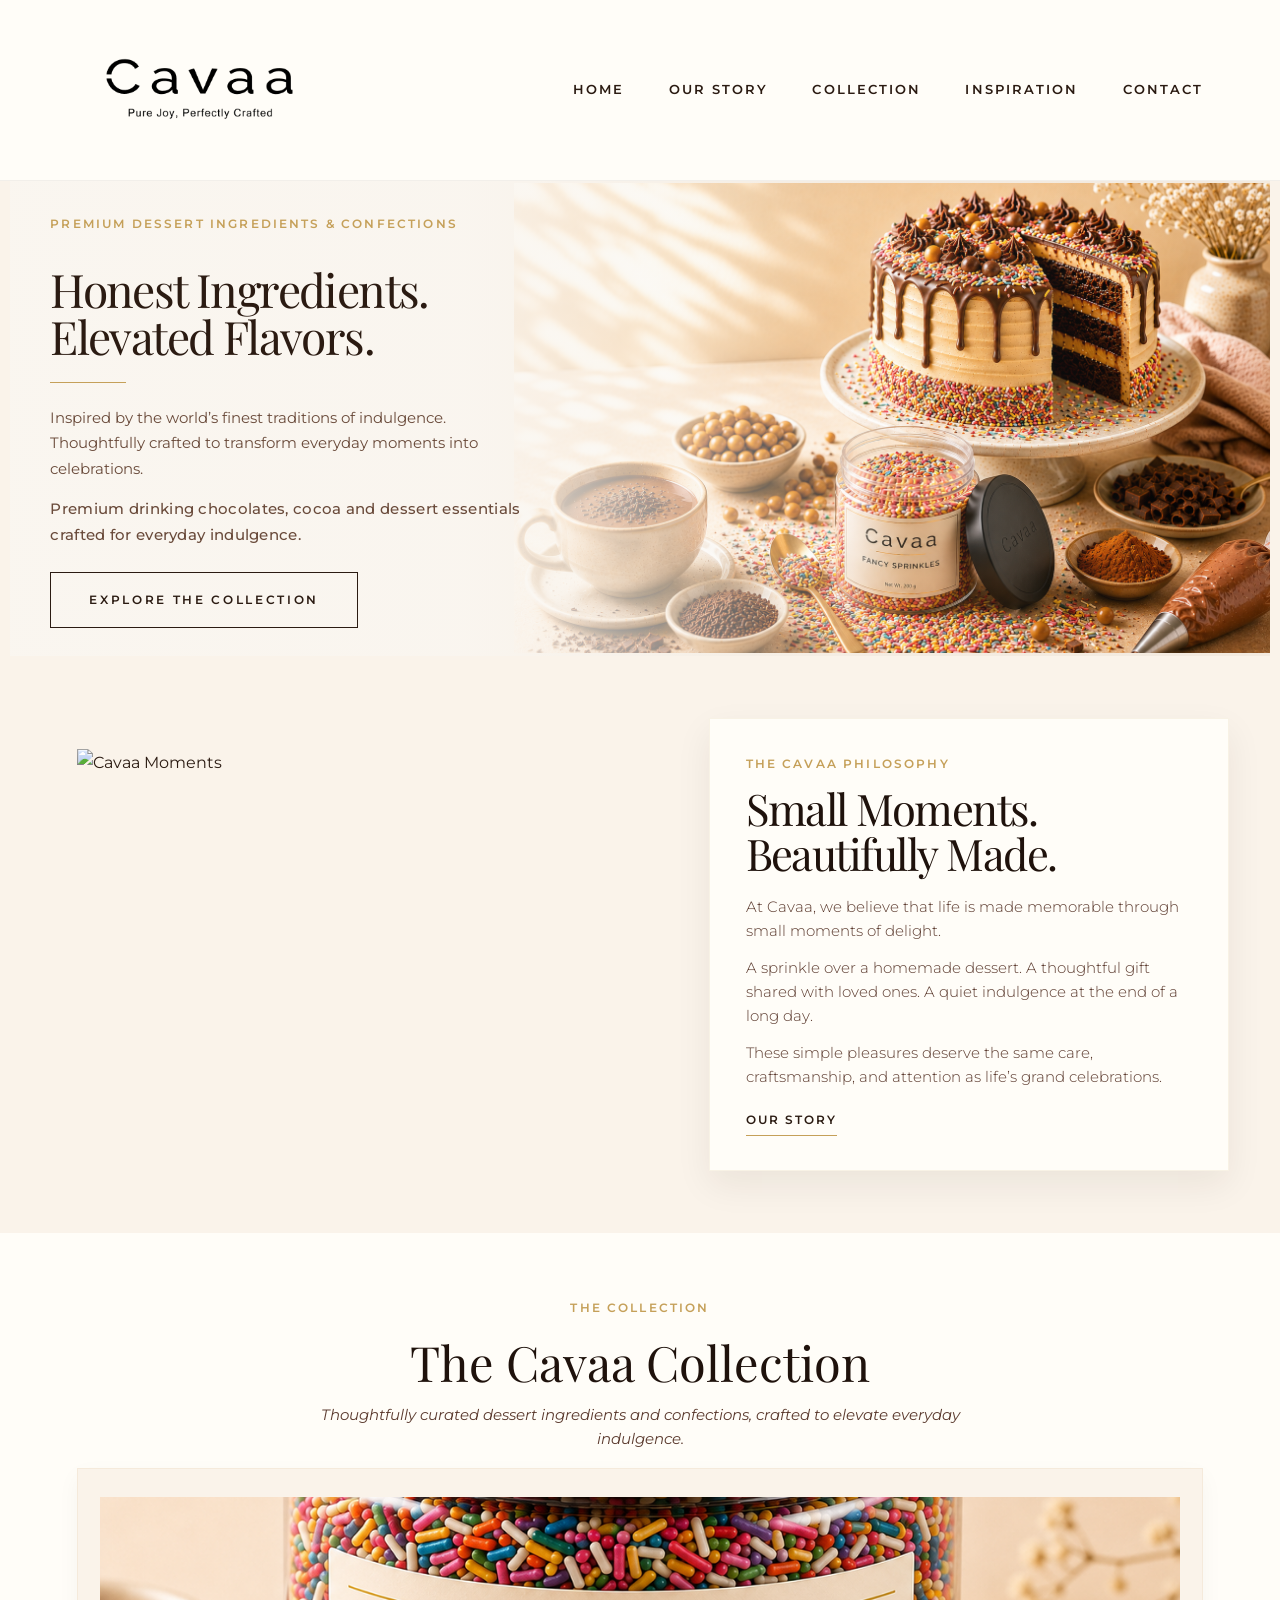
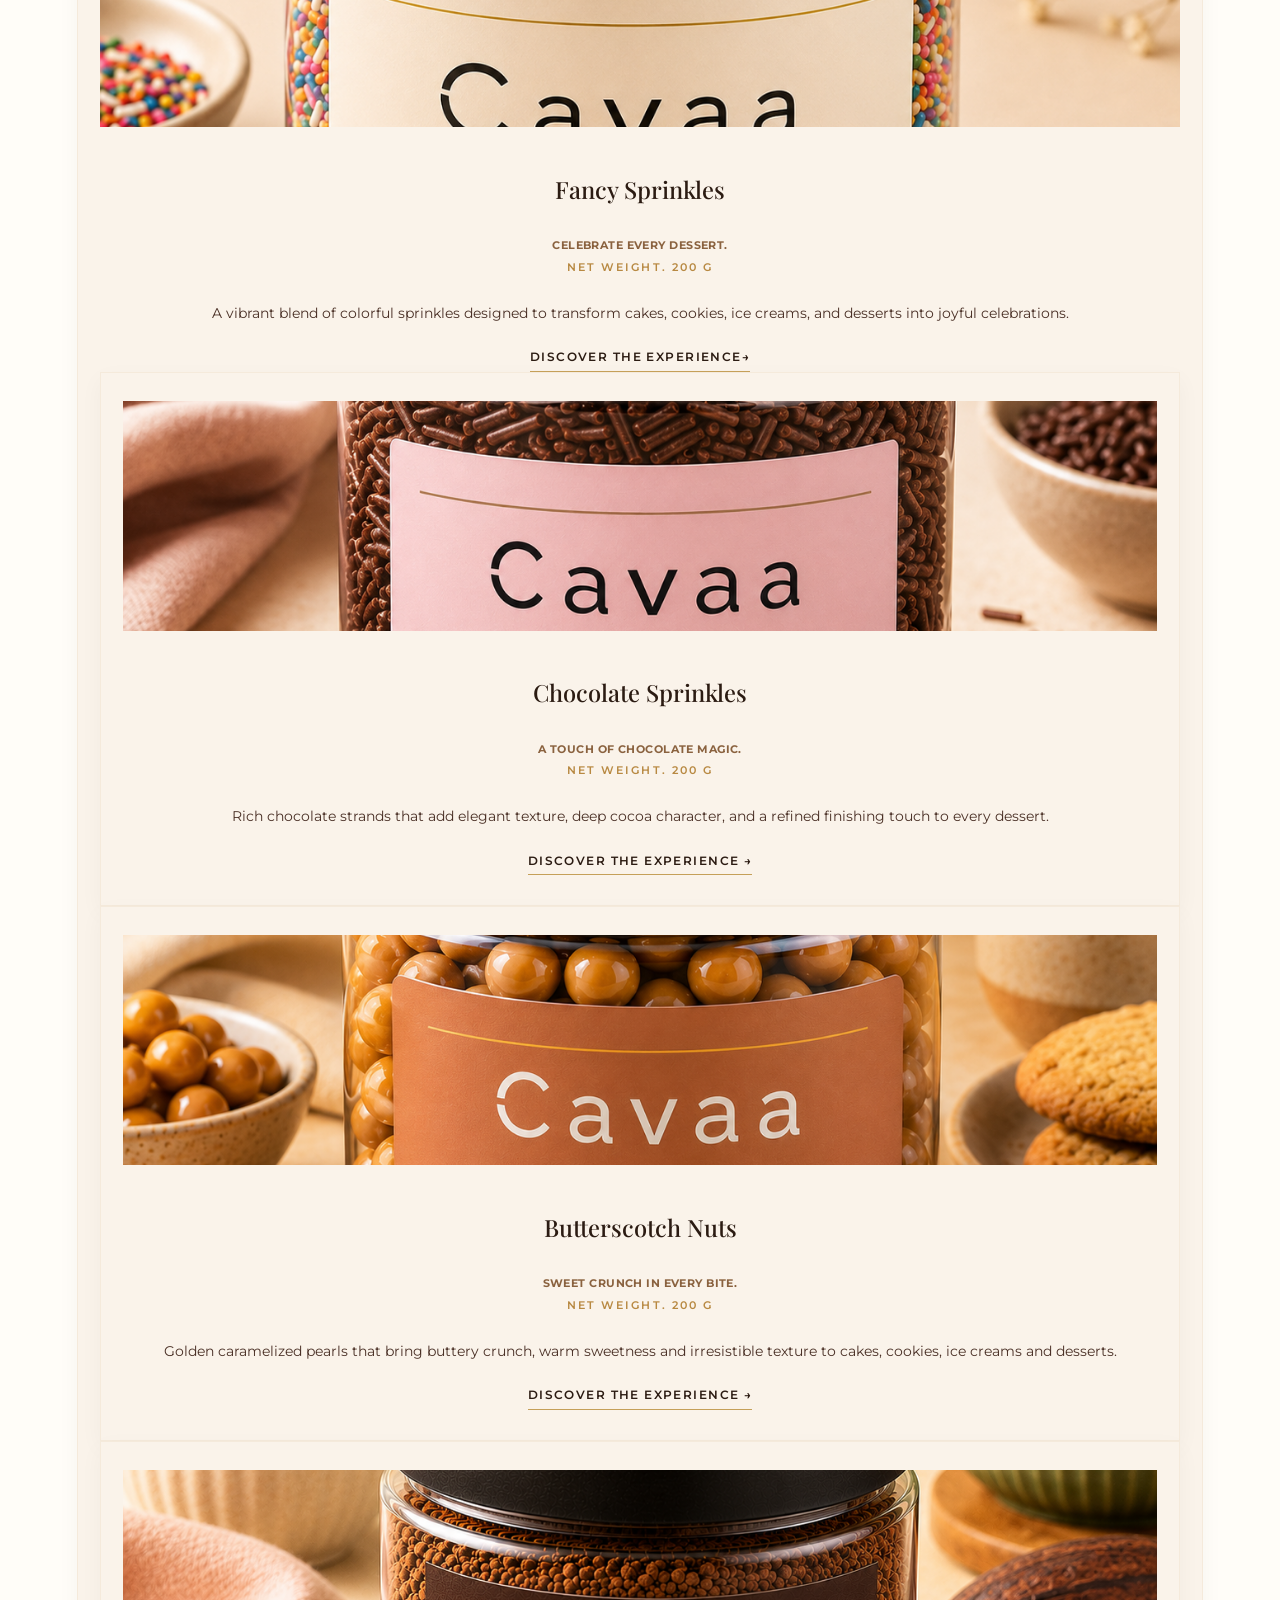
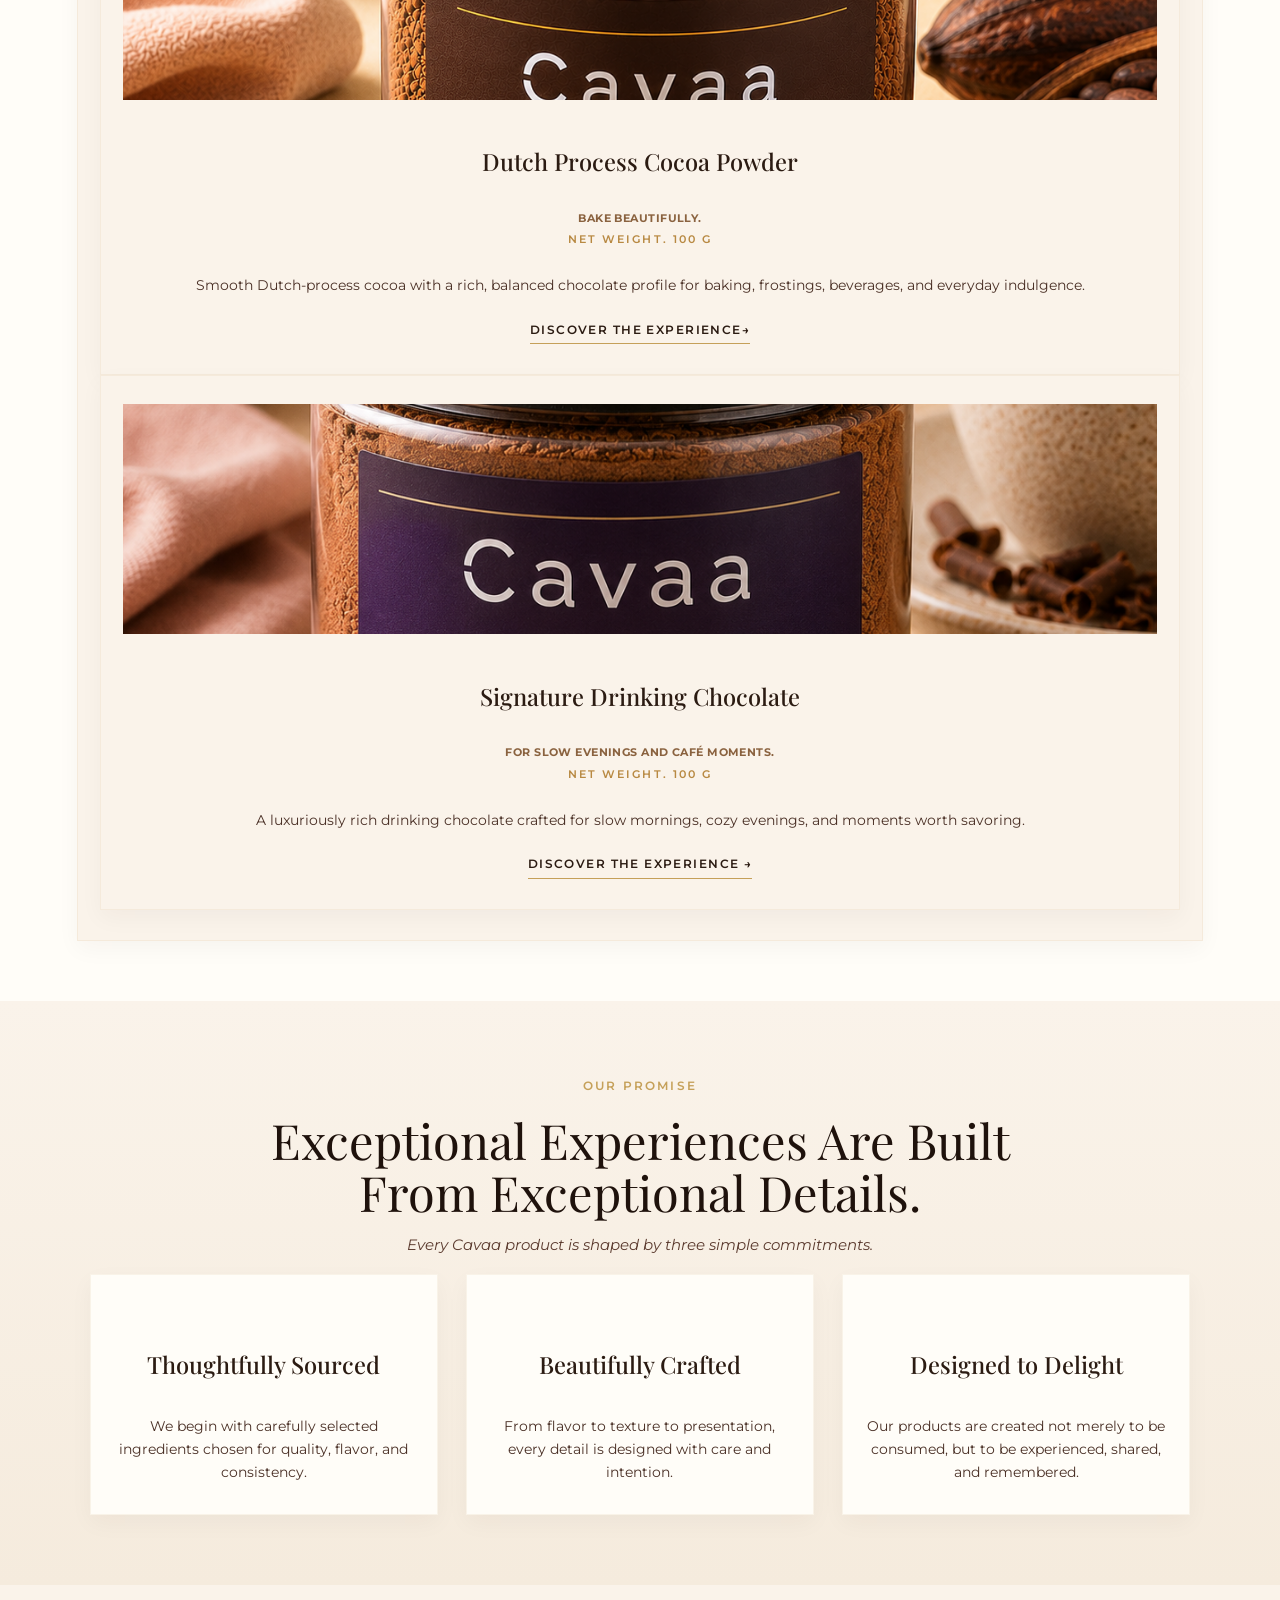
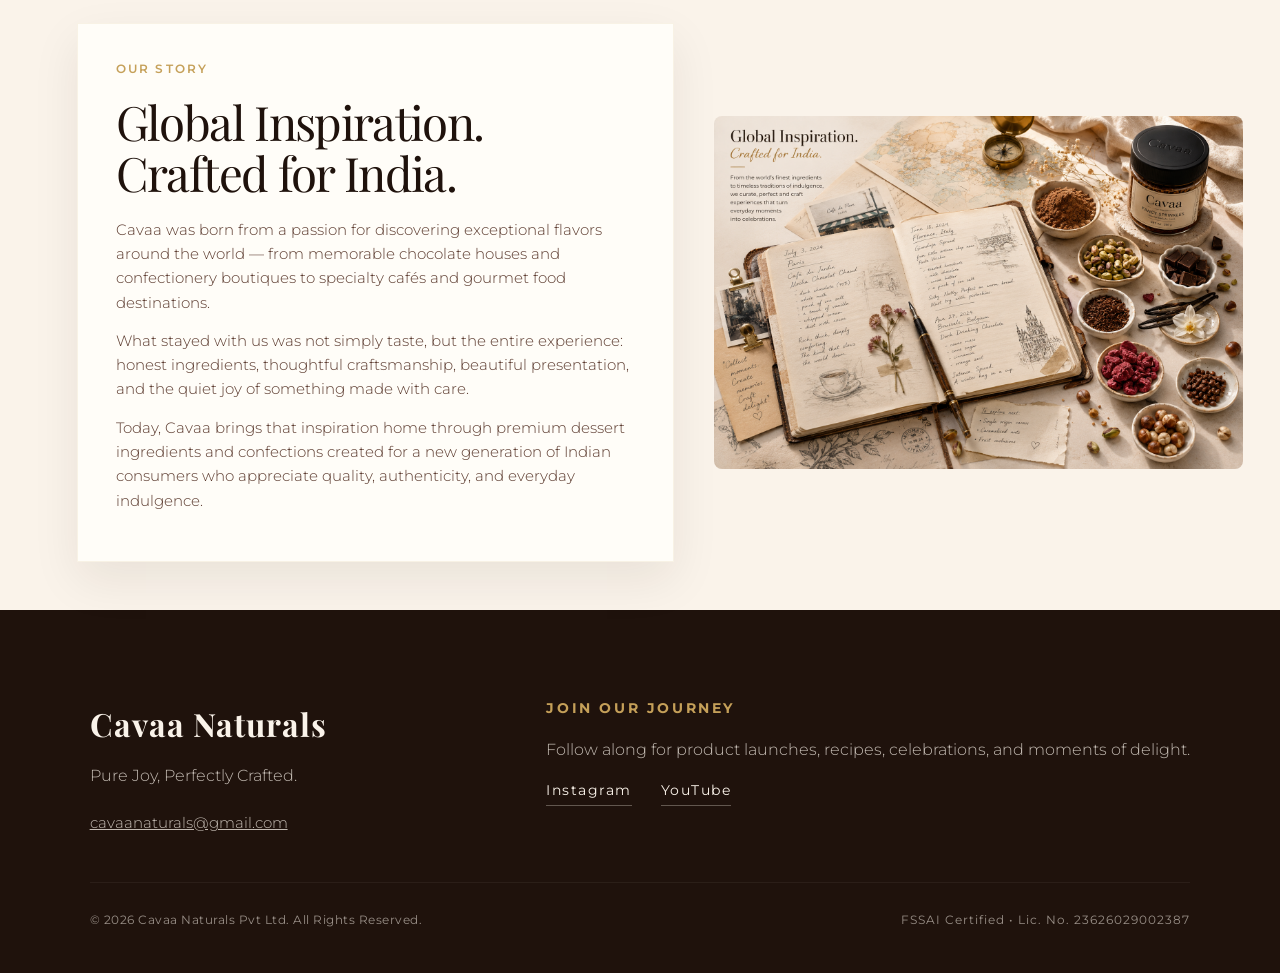
==== commit 66bcaa72: "Update index.html" ====
--- a/index.html
+++ b/index.html
@@ -97,53 +97,73 @@
 >
     Discover the Experience→
 </a>
-            </div>
-
-            <div class="gourmet-product-card">
-                <div class="jar-visual-box chocolate-bg">Chocolate Sprinkles Visual</div>
-</a>
-    <h3>
-    <a href="chocolate-sprinkles.html">
-        Chocolate Sprinkles
-    </a>
-            
-<p class="product-tagline">
-    A touch of chocolate magic.
-</p>
-                <span class="product-weight">Net Weight. 200 g</span>
-                <p>Rich chocolate strands that add elegant texture, deep cocoa character, and a refined finishing touch to every dessert.</p>
-<a
-    href="chocolate-sprinkles.html"
-    class="discover-product-link"
->
-    Discover the Experience→
-</a>
-
-            </div>
-
-            <div class="gourmet-product-card">
-                <div class="jar-visual-box butterscotch-bg">Butterscotch Nuts Visual</div>
-</a>
-    <h3>
-    <a href="butterscotch-nuts.html">
-        Butterscotch Nuts
-    </a>
-    
-                <p class="product-tagline">
-    Sweet crunch in every bite.
-</p>
-                <span class="product-weight">Net Weight. 200 g</span>
-                <p>Golden caramelized pearls that bring buttery crunch, warm sweetness, and irresistible texture to cakes, cookies, ice creams, and desserts.</p>
-            <a
-    href="butterscotch-nuts.html"
-    class="discover-product-link"
->
-    Discover the Experience→
-</a>
-
-            </div>
-
-            <div class="gourmet-product-card">
+<div class="gourmet-product-card">
+
+    <div class="jar-visual-box chocolate-bg">
+        Chocolate Sprinkles Visual
+    </div>
+
+    <h3>
+        <a href="chocolate-sprinkles.html">
+            Chocolate Sprinkles
+        </a>
+    </h3>
+
+    <p class="product-tagline">
+        A Touch of Chocolate Magic.
+    </p>
+
+    <span class="product-weight">
+        Net Weight. 200 g
+    </span>
+
+    <p>
+        Rich chocolate strands that add elegant texture, deep cocoa character, and a refined finishing touch to every dessert.
+    </p>
+
+    <a
+        href="chocolate-sprinkles.html"
+        class="discover-product-link"
+    >
+        Discover the Experience
+        <span>→</span>
+    </a>
+
+</div>
+<div class="gourmet-product-card">
+
+    <div class="jar-visual-box butterscotch-bg">
+        Butterscotch Nuts Visual
+    </div>
+
+    <h3>
+        <a href="butterscotch-nuts.html">
+            Butterscotch Nuts
+        </a>
+    </h3>
+
+    <p class="product-tagline">
+        Sweet Crunch in Every Bite.
+    </p>
+
+    <span class="product-weight">
+        Net Weight. 200 g
+    </span>
+
+    <p>
+        Golden caramelized pearls that bring buttery crunch, warm sweetness and irresistible texture to cakes, cookies, ice creams and desserts.
+    </p>
+
+    <a
+        href="butterscotch-nuts.html"
+        class="discover-product-link"
+    >
+        Discover the Experience
+        <span>→</span>
+    </a>
+
+</div>                
+                <div class="gourmet-product-card">
                 <div class="jar-visual-box cocoa-bg">Cocoa Powder Visual</div>
                 </a>
     <h3>
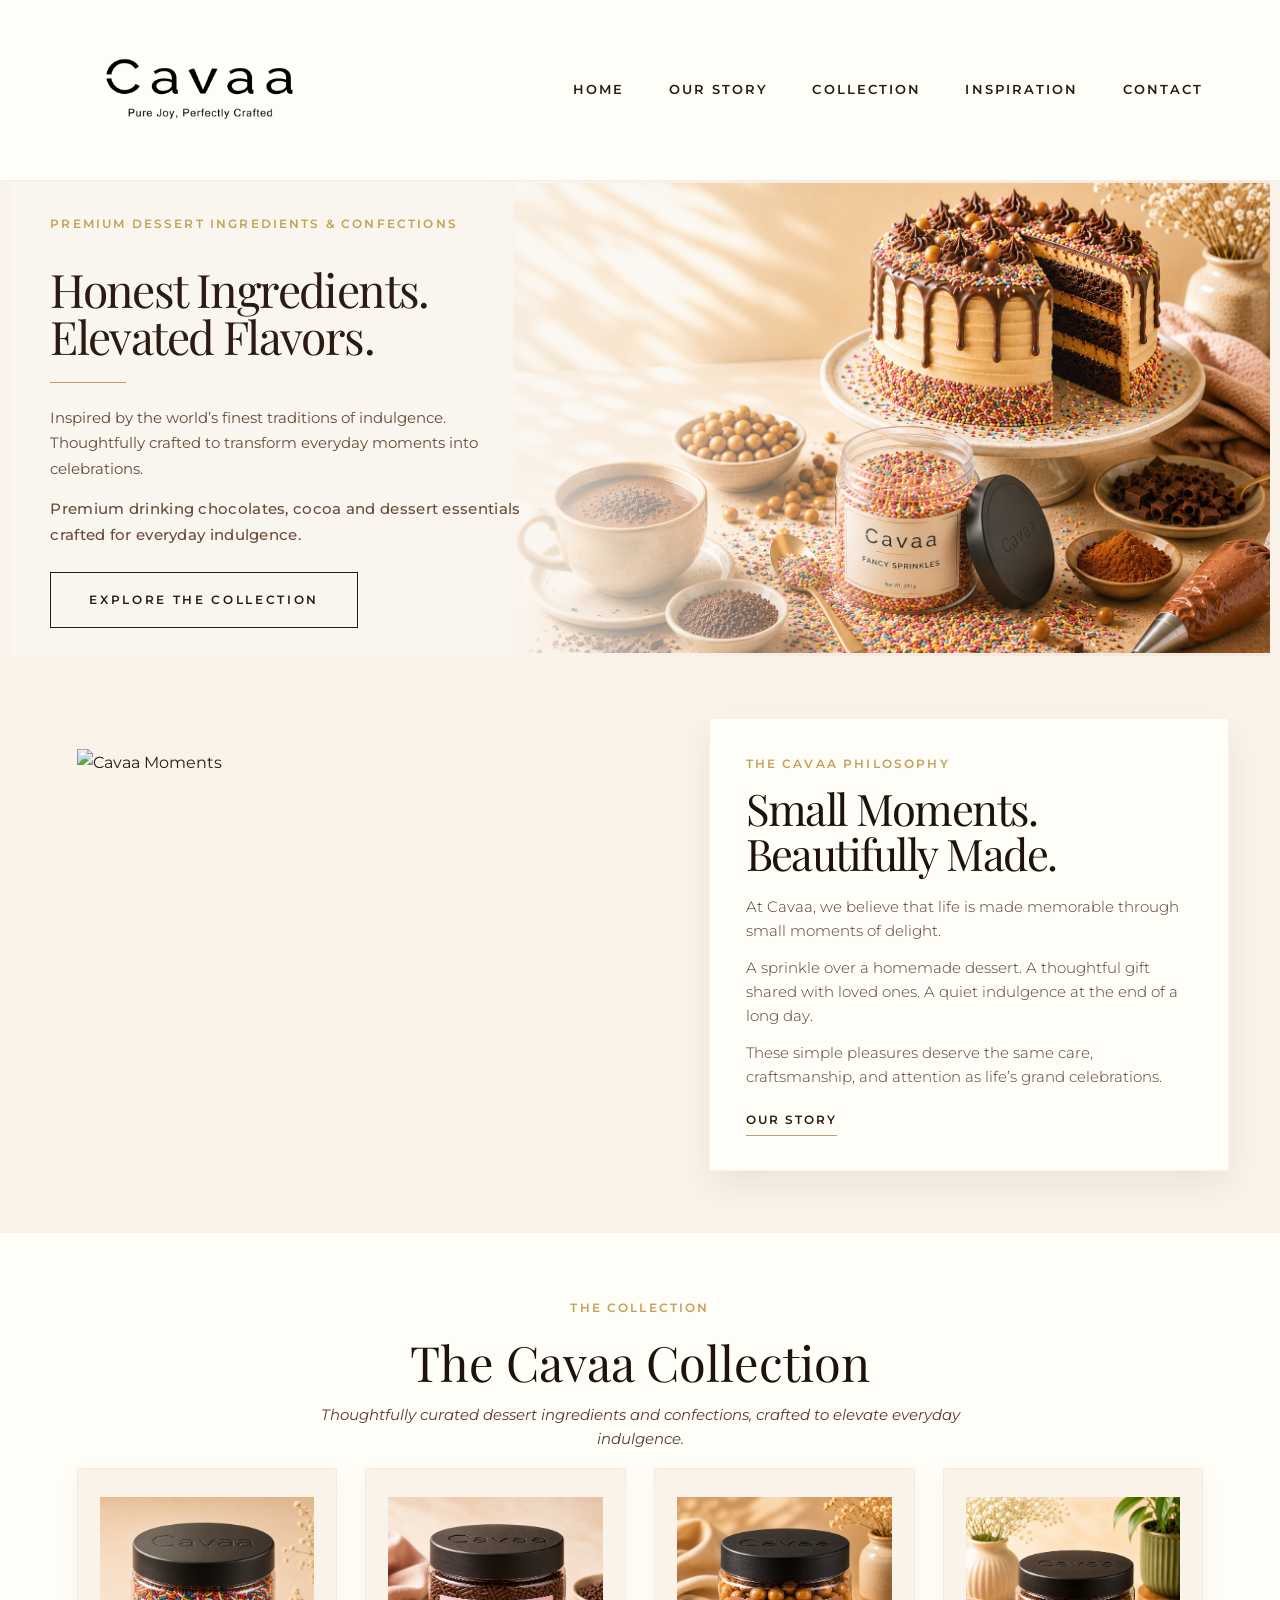
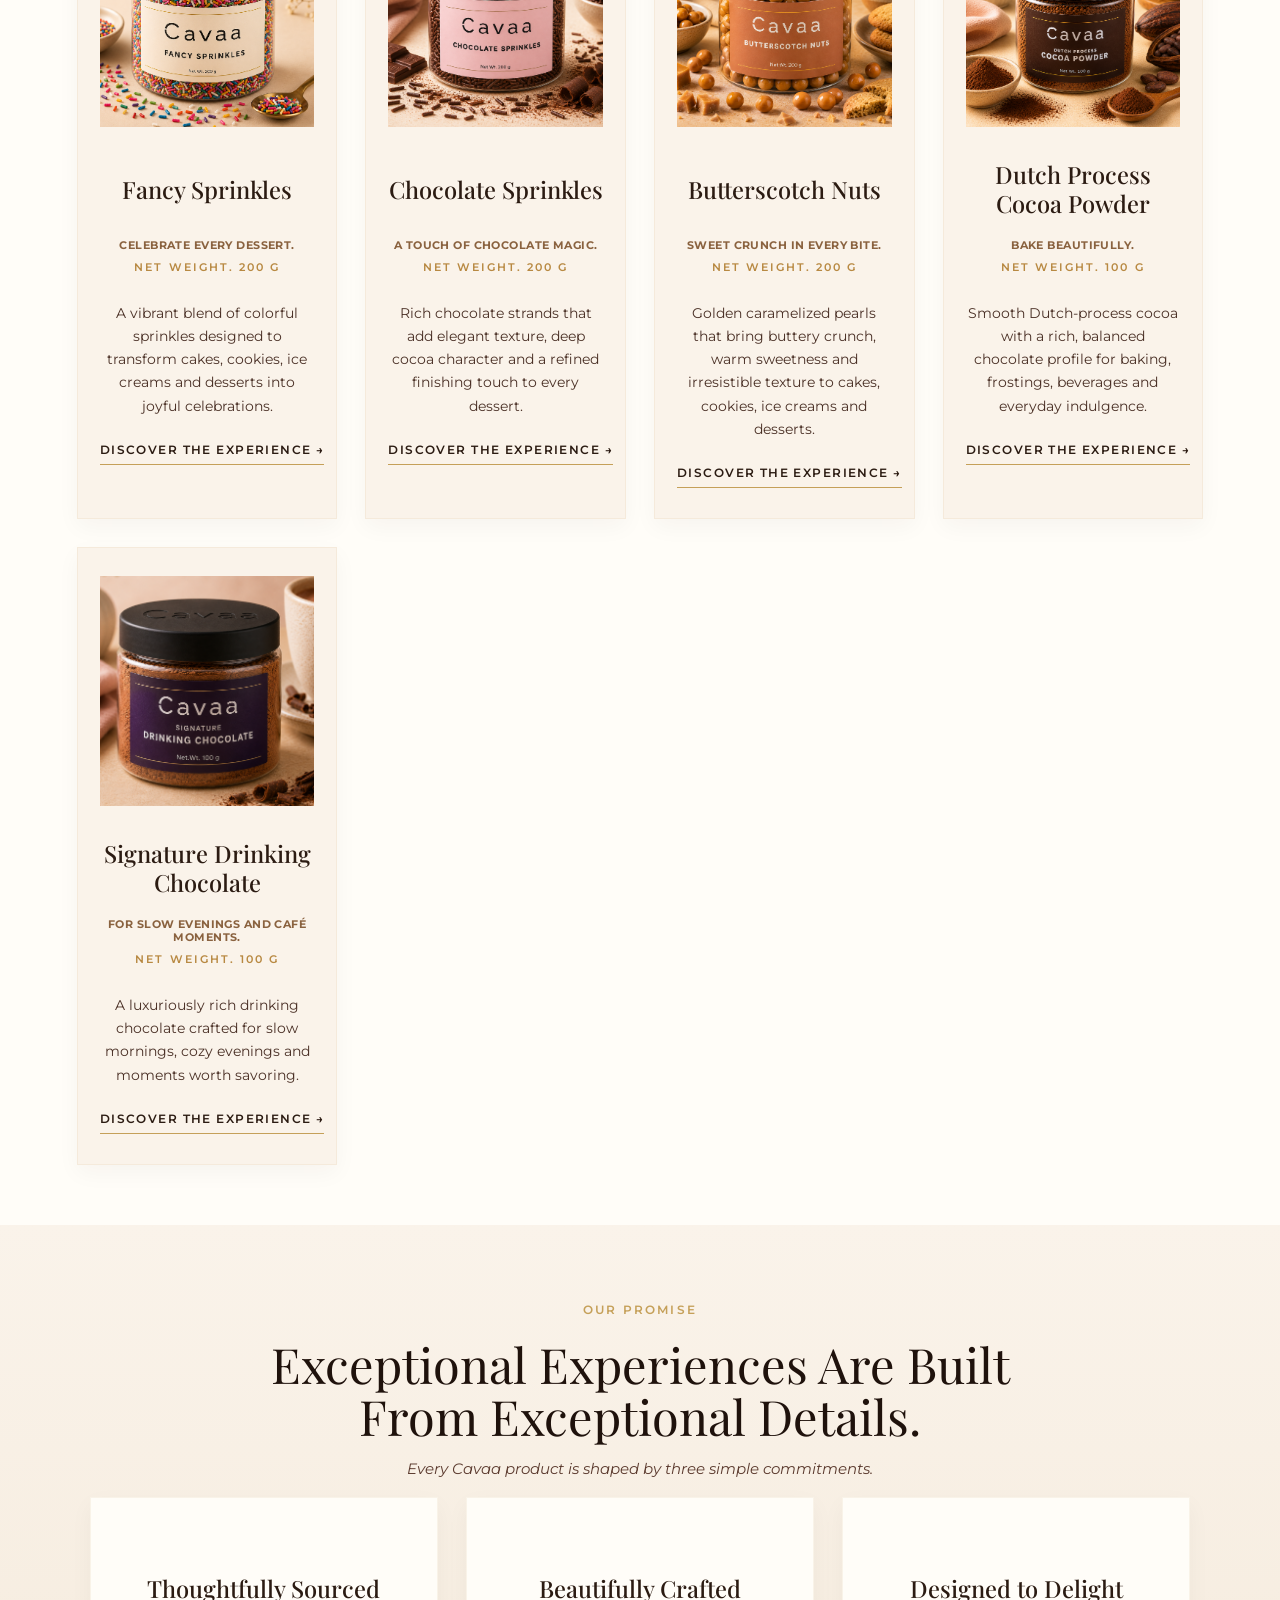
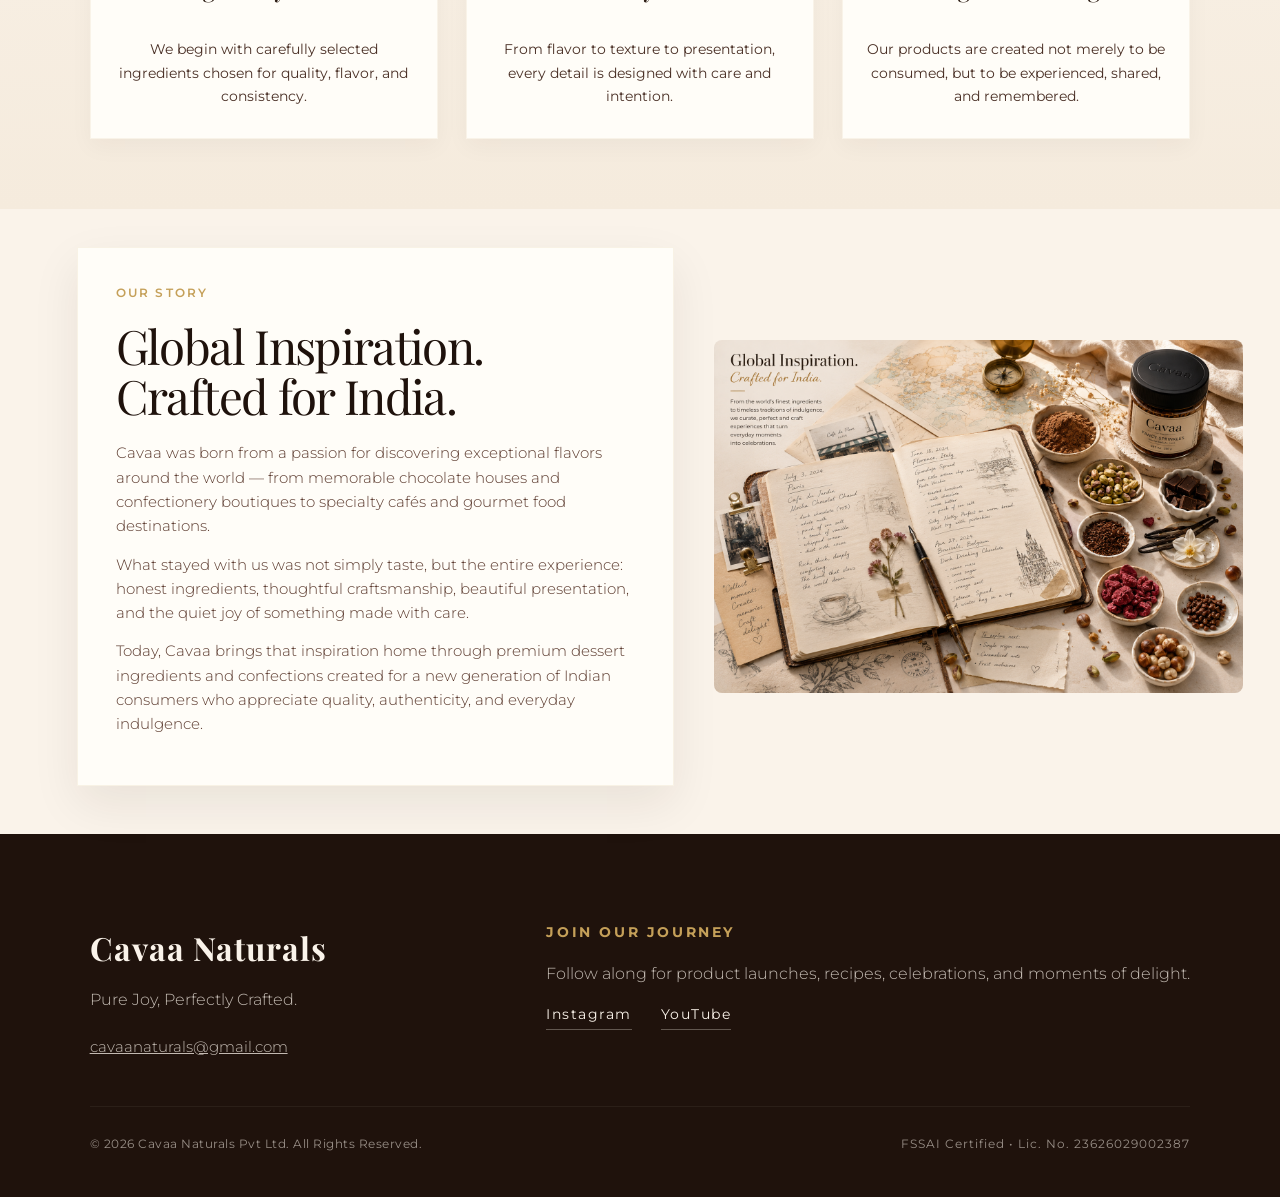
==== commit a98eb33b: "Update index.html" ====
--- a/index.html
+++ b/index.html
@@ -65,154 +65,194 @@
             <h2>The Cavaa Collection</h2>
             <p>Thoughtfully curated dessert ingredients and confections, crafted to elevate everyday indulgence.</p>
         </div>
+<div class="products-grid-container">
+
+    <div class="gourmet-product-card">
+
+        <a
+            href="fancy-sprinkles.html"
+            class="product-image-link"
+            aria-label="View Cavaa Fancy Sprinkles"
+        >
+            <div class="jar-visual-box sprinkles-bg">
+                Fancy Sprinkles Visual
+            </div>
+        </a>
+
+        <h3>
+            <a href="fancy-sprinkles.html">
+                Fancy Sprinkles
+            </a>
+        </h3>
+
+        <p class="product-tagline">
+            Celebrate Every Dessert.
+        </p>
+
+        <span class="product-weight">
+            Net Weight. 200 g
+        </span>
+
+        <p>
+            A vibrant blend of colorful sprinkles designed to transform cakes,
+            cookies, ice creams and desserts into joyful celebrations.
+        </p>
+
+        <a
+            href="fancy-sprinkles.html"
+            class="discover-product-link"
+        >
+            Discover the Experience
+            <span>→</span>
+        </a>
+
+    </div>
+
+
+    <div class="gourmet-product-card">
+
+        <div class="jar-visual-box chocolate-bg">
+            Chocolate Sprinkles Visual
+        </div>
+
+        <h3>
+            <a href="chocolate-sprinkles.html">
+                Chocolate Sprinkles
+            </a>
+        </h3>
+
+        <p class="product-tagline">
+            A Touch of Chocolate Magic.
+        </p>
+
+        <span class="product-weight">
+            Net Weight. 200 g
+        </span>
+
+        <p>
+            Rich chocolate strands that add elegant texture, deep cocoa
+            character and a refined finishing touch to every dessert.
+        </p>
+
+        <a
+            href="chocolate-sprinkles.html"
+            class="discover-product-link"
+        >
+            Discover the Experience
+            <span>→</span>
+        </a>
+
+    </div>
+
+
+    <div class="gourmet-product-card">
+
+        <div class="jar-visual-box butterscotch-bg">
+            Butterscotch Nuts Visual
+        </div>
+
+        <h3>
+            <a href="butterscotch-nuts.html">
+                Butterscotch Nuts
+            </a>
+        </h3>
+
+        <p class="product-tagline">
+            Sweet Crunch in Every Bite.
+        </p>
+
+        <span class="product-weight">
+            Net Weight. 200 g
+        </span>
+
+        <p>
+            Golden caramelized pearls that bring buttery crunch, warm sweetness
+            and irresistible texture to cakes, cookies, ice creams and desserts.
+        </p>
+
+        <a
+            href="butterscotch-nuts.html"
+            class="discover-product-link"
+        >
+            Discover the Experience
+            <span>→</span>
+        </a>
+
+    </div>
+
+
+    <div class="gourmet-product-card">
+
+        <div class="jar-visual-box cocoa-bg">
+            Cocoa Powder Visual
+        </div>
+
+        <h3>
+            <a href="cocoa-powder.html">
+                Dutch Process Cocoa Powder
+            </a>
+        </h3>
+
+        <p class="product-tagline">
+            Bake Beautifully.
+        </p>
+
+        <span class="product-weight">
+            Net Weight. 100 g
+        </span>
+
+        <p>
+            Smooth Dutch-process cocoa with a rich, balanced chocolate profile
+            for baking, frostings, beverages and everyday indulgence.
+        </p>
+
+        <a
+            href="cocoa-powder.html"
+            class="discover-product-link"
+        >
+            Discover the Experience
+            <span>→</span>
+        </a>
+
+    </div>
+
+
+    <div class="gourmet-product-card clickable-product-card">
+
+        <div class="jar-visual-box drinking-bg">
+            Drinking Chocolate Visual
+        </div>
+
+        <h3>
+            Signature Drinking Chocolate
+        </h3>
+
+        <p class="product-tagline">
+            For Slow Evenings and Café Moments.
+        </p>
+
+        <span class="product-weight">
+            Net Weight. 100 g
+        </span>
+
+        <p>
+            A luxuriously rich drinking chocolate crafted for slow mornings,
+            cozy evenings and moments worth savoring.
+        </p>
+
+        <a
+            href="drinking-chocolate.html"
+            class="discover-product-link"
+        >
+            Discover the Experience
+            <span>→</span>
+        </a>
+
+    </div>
+
+</div>
         
-        <div class="products-grid-container">
-            <div class="gourmet-product-card">
-                <a
-    href="fancy-sprinkles.html"
-    class="product-image-link"
-    aria-label="View Cavaa Fancy Sprinkles"
->
-    <div class="jar-visual-box sprinkles-bg">
-        Fancy Sprinkles Visual
-    </div>
-</a>
-    <h3>
-    <a href="fancy-sprinkles.html">
-        Fancy Sprinkles
-    </a>
-</h3> 
-                <p class="product-tagline">
-    Celebrate every dessert.
-</p>
-                <span class="product-weight">
-                    Net Weight. 200 g
-                </span>
-                <p>
-                    A vibrant blend of colorful sprinkles designed to transform cakes, cookies, ice creams, and desserts into joyful celebrations.
-                </p>
-<a
-    href="fancy-sprinkles.html"
-    class="discover-product-link"
->
-    Discover the Experience→
-</a>
-<div class="gourmet-product-card">
-
-    <div class="jar-visual-box chocolate-bg">
-        Chocolate Sprinkles Visual
-    </div>
-
-    <h3>
-        <a href="chocolate-sprinkles.html">
-            Chocolate Sprinkles
-        </a>
-    </h3>
-
-    <p class="product-tagline">
-        A Touch of Chocolate Magic.
-    </p>
-
-    <span class="product-weight">
-        Net Weight. 200 g
-    </span>
-
-    <p>
-        Rich chocolate strands that add elegant texture, deep cocoa character, and a refined finishing touch to every dessert.
-    </p>
-
-    <a
-        href="chocolate-sprinkles.html"
-        class="discover-product-link"
-    >
-        Discover the Experience
-        <span>→</span>
-    </a>
-
-</div>
-<div class="gourmet-product-card">
-
-    <div class="jar-visual-box butterscotch-bg">
-        Butterscotch Nuts Visual
-    </div>
-
-    <h3>
-        <a href="butterscotch-nuts.html">
-            Butterscotch Nuts
-        </a>
-    </h3>
-
-    <p class="product-tagline">
-        Sweet Crunch in Every Bite.
-    </p>
-
-    <span class="product-weight">
-        Net Weight. 200 g
-    </span>
-
-    <p>
-        Golden caramelized pearls that bring buttery crunch, warm sweetness and irresistible texture to cakes, cookies, ice creams and desserts.
-    </p>
-
-    <a
-        href="butterscotch-nuts.html"
-        class="discover-product-link"
-    >
-        Discover the Experience
-        <span>→</span>
-    </a>
-
-</div>                
-                <div class="gourmet-product-card">
-                <div class="jar-visual-box cocoa-bg">Cocoa Powder Visual</div>
-                </a>
-    <h3>
-    <a href="cocoa-powder.html">
-    </a>
-                Dutch Process Cocoa Powder</h3>
-<p class="product-tagline">
-    Bake beautifully.
-</p>
-                <span class="product-weight">Net Weight. 100 g</span>
-                <p>Smooth Dutch-process cocoa with a rich, balanced chocolate profile for baking, frostings, beverages, and everyday indulgence.</p>
-           <a
-    href="cocoa-powder.html"
-    class="discover-product-link"
->
-    Discover the Experience→
-</a>
-
-            </div>
-
-<div class="gourmet-product-card clickable-product-card">
-
-    <div class="jar-visual-box drinking-bg">
-        Drinking Chocolate Visual
-    </div>
-
-    <h3>Signature Drinking Chocolate</h3>
-<p class="product-tagline">
-    For slow evenings and café moments.
-</p>
-    <span class="product-weight">
-        Net Weight. 100 g
-    </span>
-
-    <p>
-        A luxuriously rich drinking chocolate crafted for slow mornings,
-        cozy evenings, and moments worth savoring.
-    </p>
-
-    <a
-        href="drinking-chocolate.html"
-        class="discover-product-link"
-    >
-        Discover the Experience →
-    </a>
-
-</div>
-            
-        </div>
+        
     </section>
 
     <section id="ingredients" class="video-section-box">
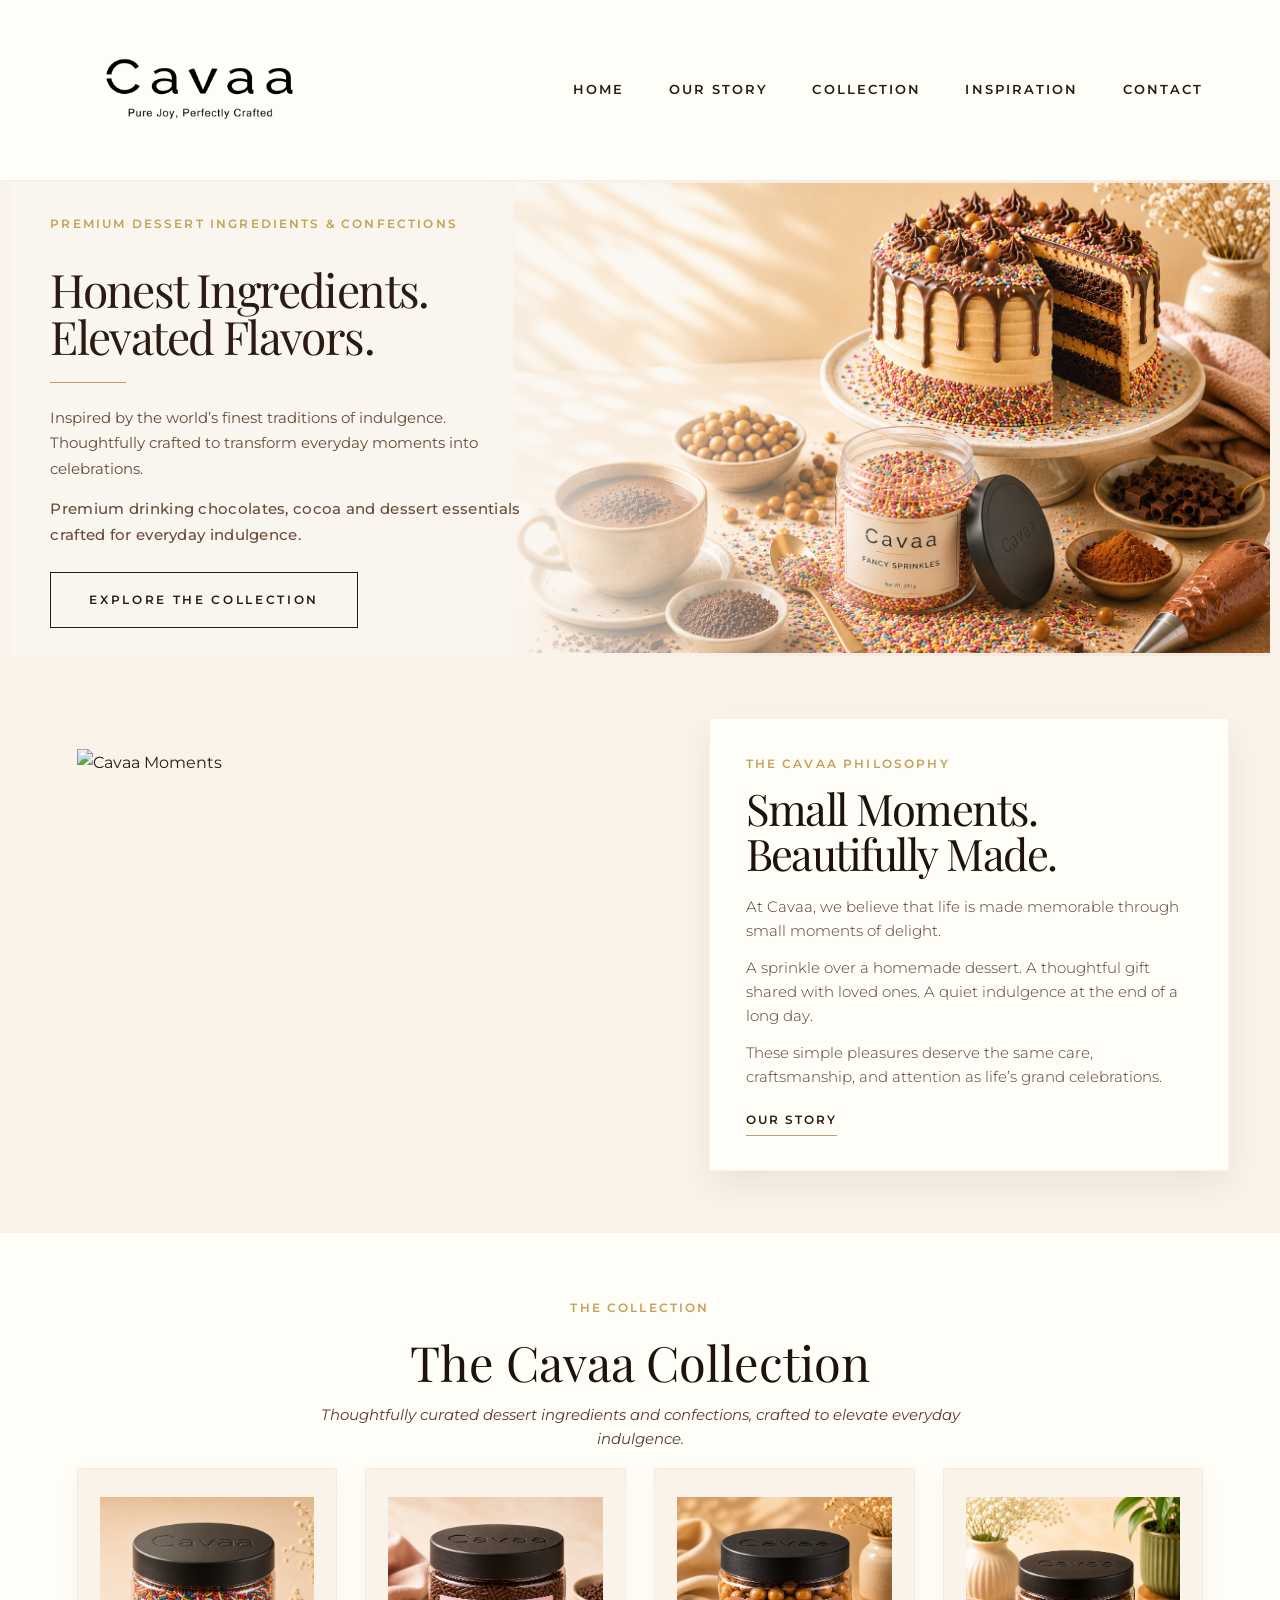
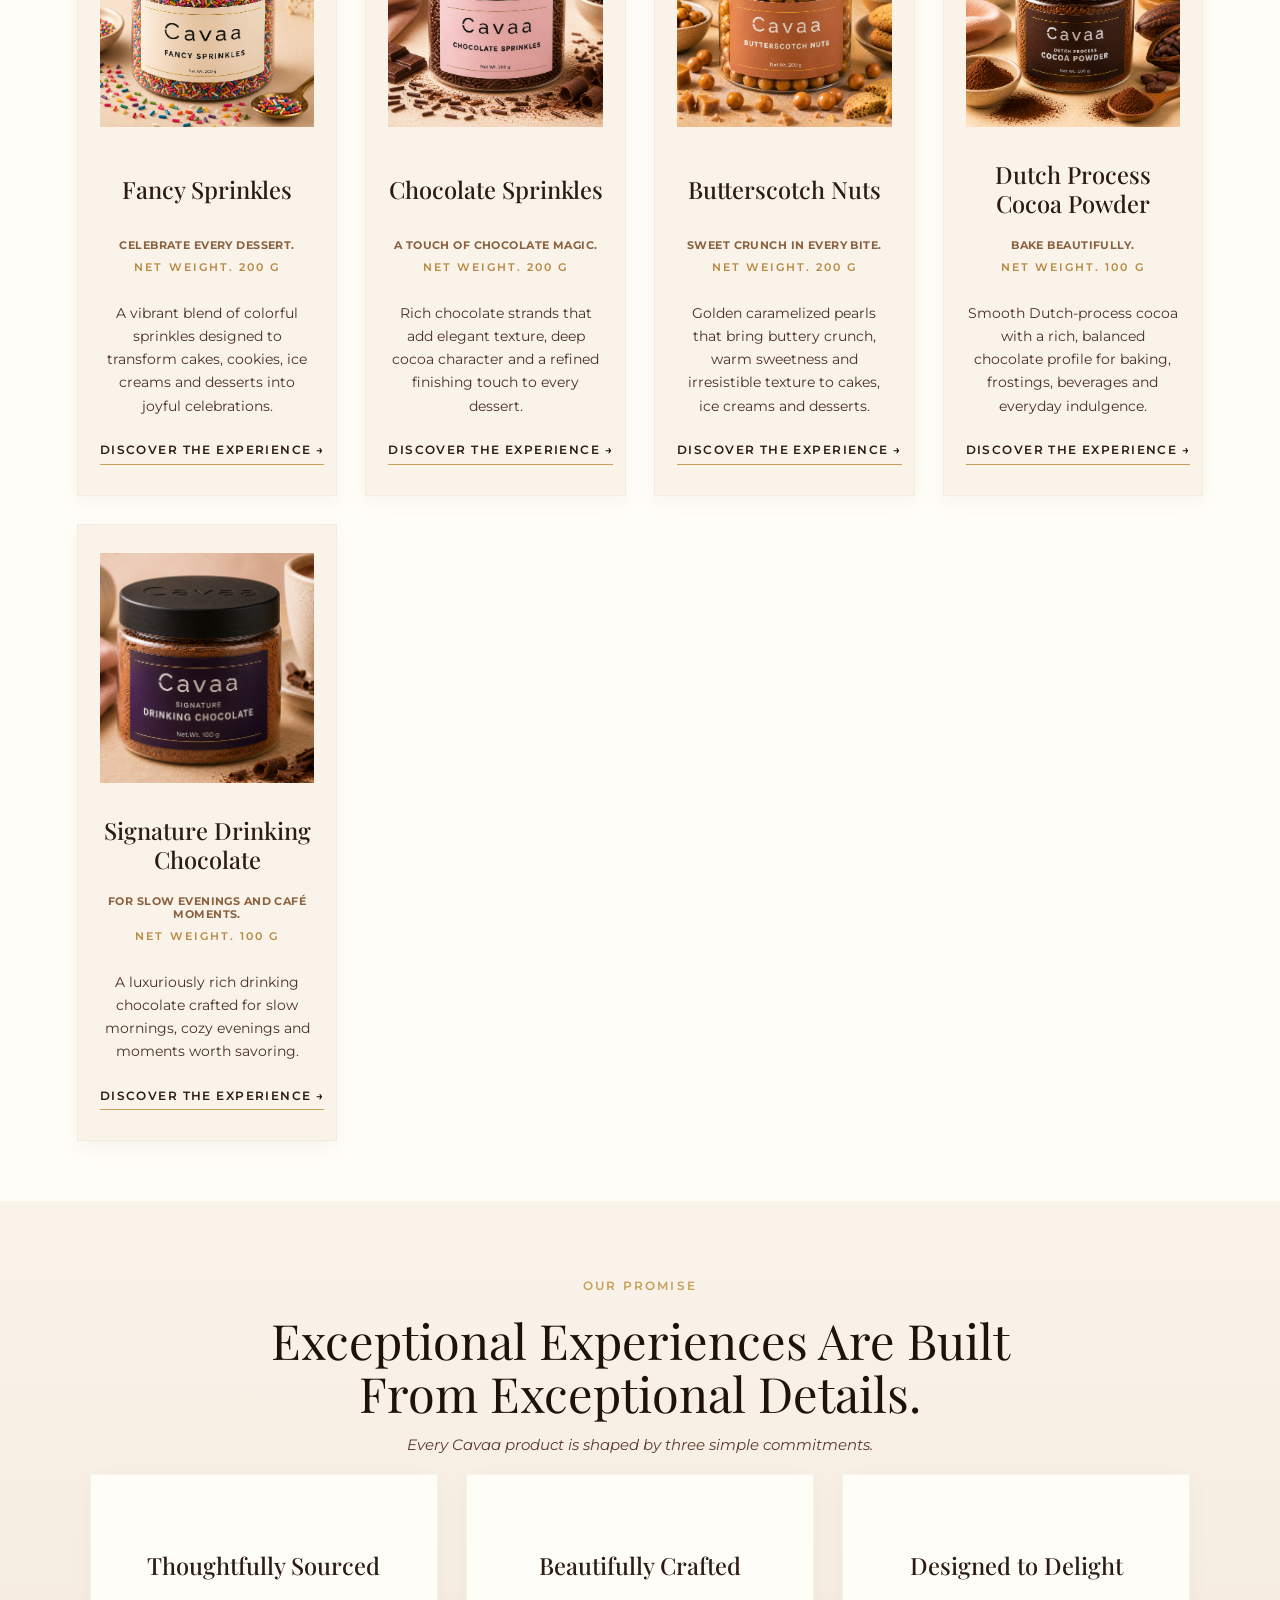
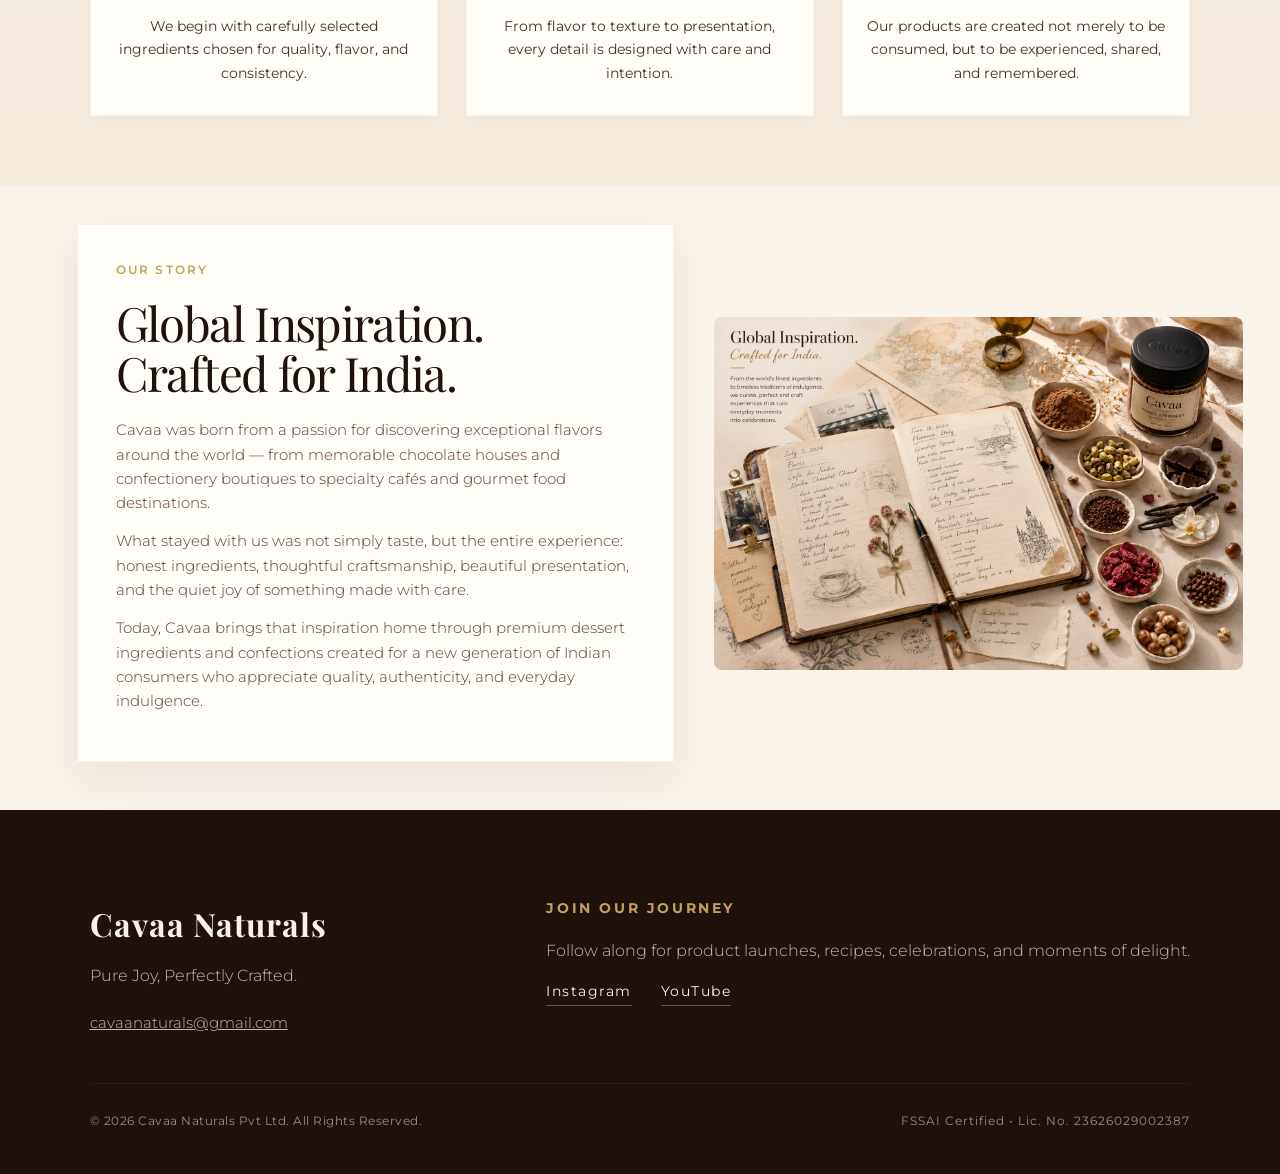
==== commit 4fa3f011: "Update index.html" ====
--- a/index.html
+++ b/index.html
@@ -167,7 +167,7 @@
 
         <p>
             Golden caramelized pearls that bring buttery crunch, warm sweetness
-            and irresistible texture to cakes, cookies, ice creams and desserts.
+            and irresistible texture to cakes, ice creams and desserts.
         </p>
 
         <a
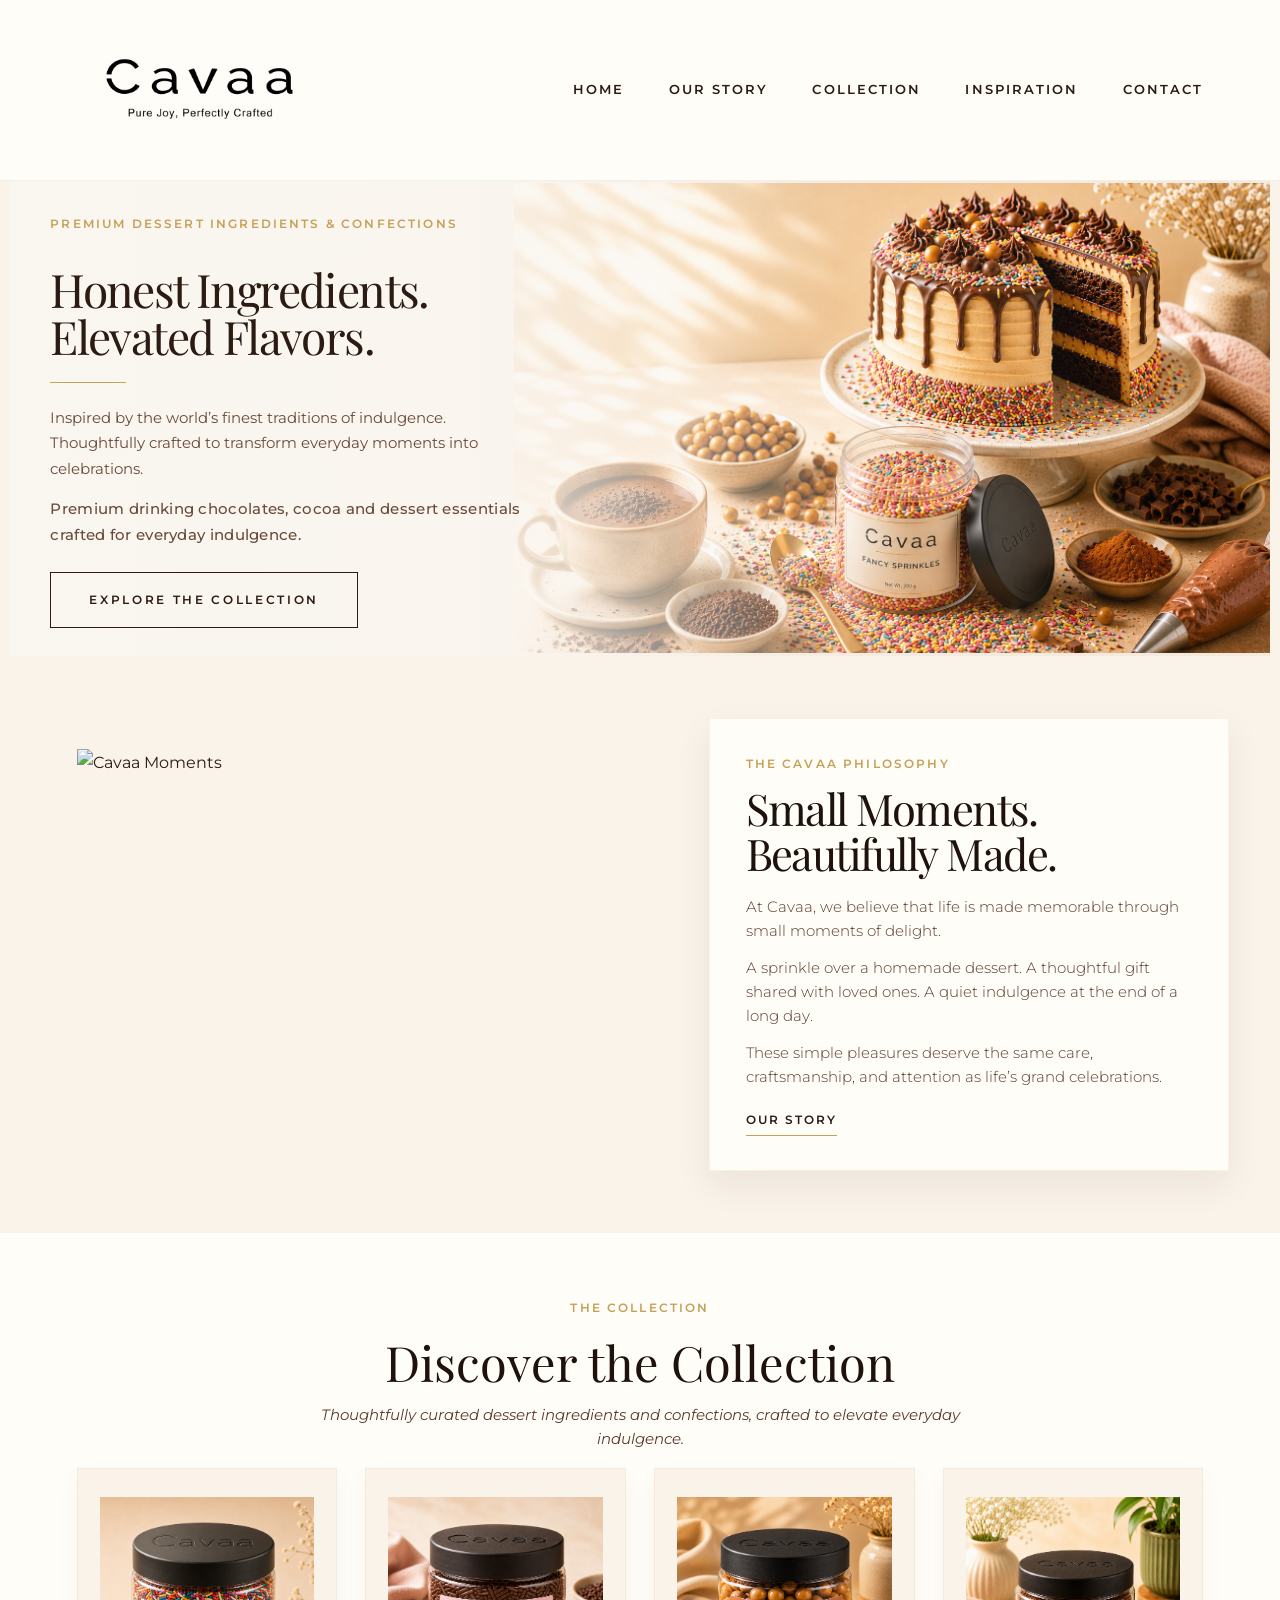
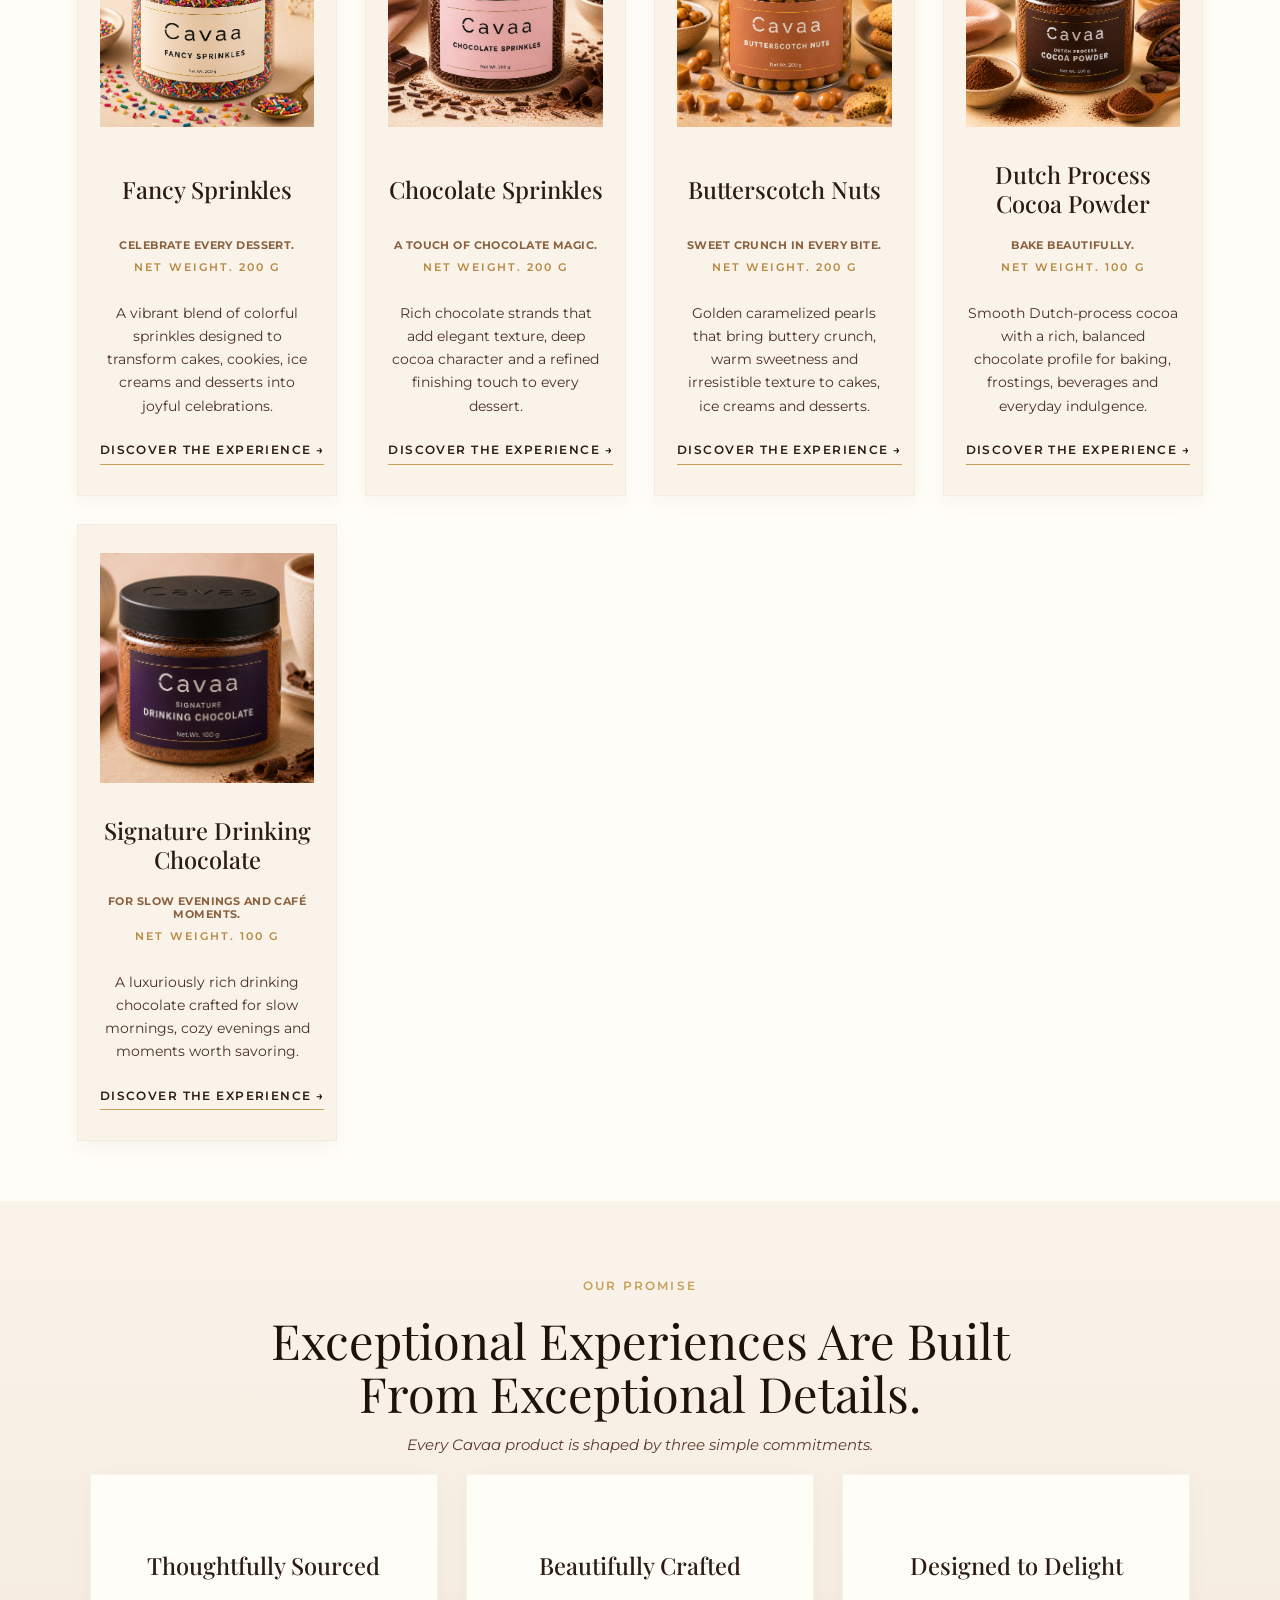
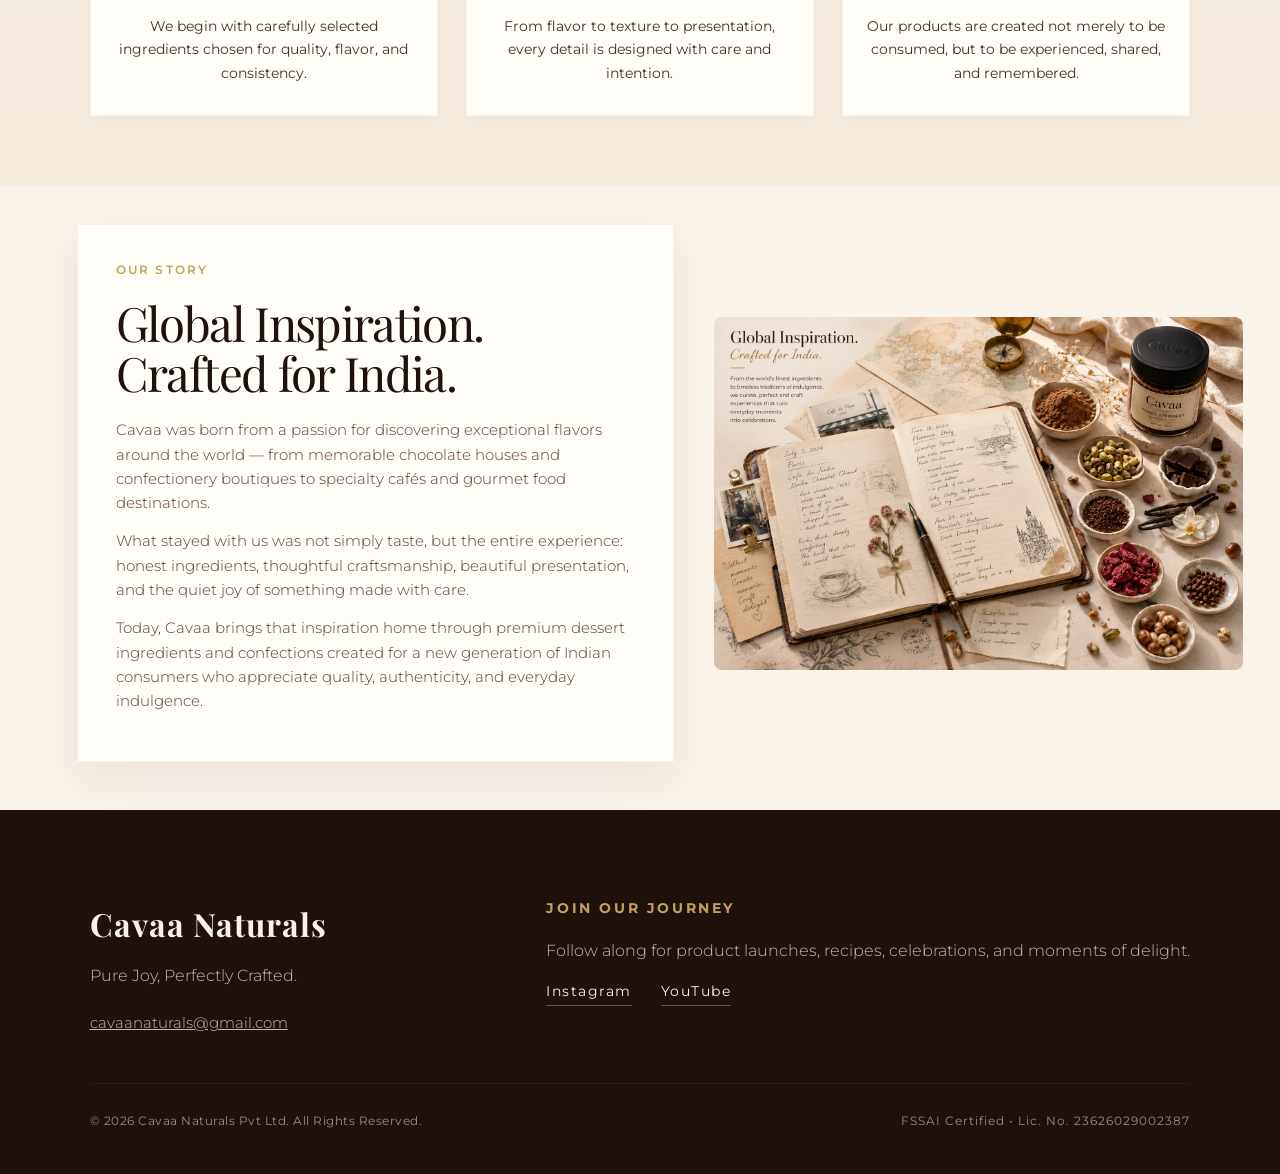
==== commit 758312e0: "Update index.html" ====
--- a/index.html
+++ b/index.html
@@ -62,10 +62,11 @@
     <section id="products" class="products-section">
         <div class="section-header">
             <span class="section-tag">The Collection</span>
-            <h2>The Cavaa Collection</h2>
+            <h2>Discover the Collection</h2>
             <p>Thoughtfully curated dessert ingredients and confections, crafted to elevate everyday indulgence.</p>
         </div>
-<div class="products-grid-container">
+
+        <div class="products-grid-container">
 
     <div class="gourmet-product-card">
 
@@ -111,9 +112,15 @@
 
     <div class="gourmet-product-card">
 
-        <div class="jar-visual-box chocolate-bg">
-            Chocolate Sprinkles Visual
-        </div>
+        <a
+    href="chocolate-sprinkles.html"
+    class="product-image-link"
+    aria-label="View Cavaa Chocolate Sprinkles"
+>
+    <div class="jar-visual-box chocolate-bg">
+        Chocolate Sprinkles Visual
+    </div>
+</a>
 
         <h3>
             <a href="chocolate-sprinkles.html">
@@ -147,9 +154,15 @@
 
     <div class="gourmet-product-card">
 
-        <div class="jar-visual-box butterscotch-bg">
-            Butterscotch Nuts Visual
-        </div>
+        <a
+    href="butterscotch-nuts.html"
+    class="product-image-link"
+    aria-label="View Cavaa Butterscotch Nuts"
+>
+    <div class="jar-visual-box butterscotch-bg">
+        Butterscotch Nuts Visual
+    </div>
+</a>
 
         <h3>
             <a href="butterscotch-nuts.html">
@@ -183,9 +196,15 @@
 
     <div class="gourmet-product-card">
 
-        <div class="jar-visual-box cocoa-bg">
-            Cocoa Powder Visual
-        </div>
+        <a
+    href="cocoa-powder.html"
+    class="product-image-link"
+    aria-label="View Cavaa Dutch Process Cocoa Powder"
+>
+    <div class="jar-visual-box cocoa-bg">
+        Cocoa Powder Visual
+    </div>
+</a>
 
         <h3>
             <a href="cocoa-powder.html">
@@ -219,9 +238,15 @@
 
     <div class="gourmet-product-card clickable-product-card">
 
-        <div class="jar-visual-box drinking-bg">
-            Drinking Chocolate Visual
-        </div>
+        <a
+    href="drinking-chocolate.html"
+    class="product-image-link"
+    aria-label="View Cavaa Signature Drinking Chocolate"
+>
+    <div class="jar-visual-box drinking-bg">
+        Drinking Chocolate Visual
+    </div>
+</a>
 
         <h3>
             Signature Drinking Chocolate
@@ -251,6 +276,7 @@
     </div>
 
 </div>
+        
         
         
     </section>
--- a/style.css
+++ b/style.css
@@ -1937,3 +1937,16 @@
 .product-image-link:hover .jar-visual-box {
     transform: scale(1.02);
 }
+.product-image-link {
+    display: block;
+    color: inherit;
+    text-decoration: none;
+}
+
+.product-image-link .jar-visual-box {
+    transition: transform 0.3s ease;
+}
+
+.product-image-link:hover .jar-visual-box {
+    transform: translateY(-4px);
+}
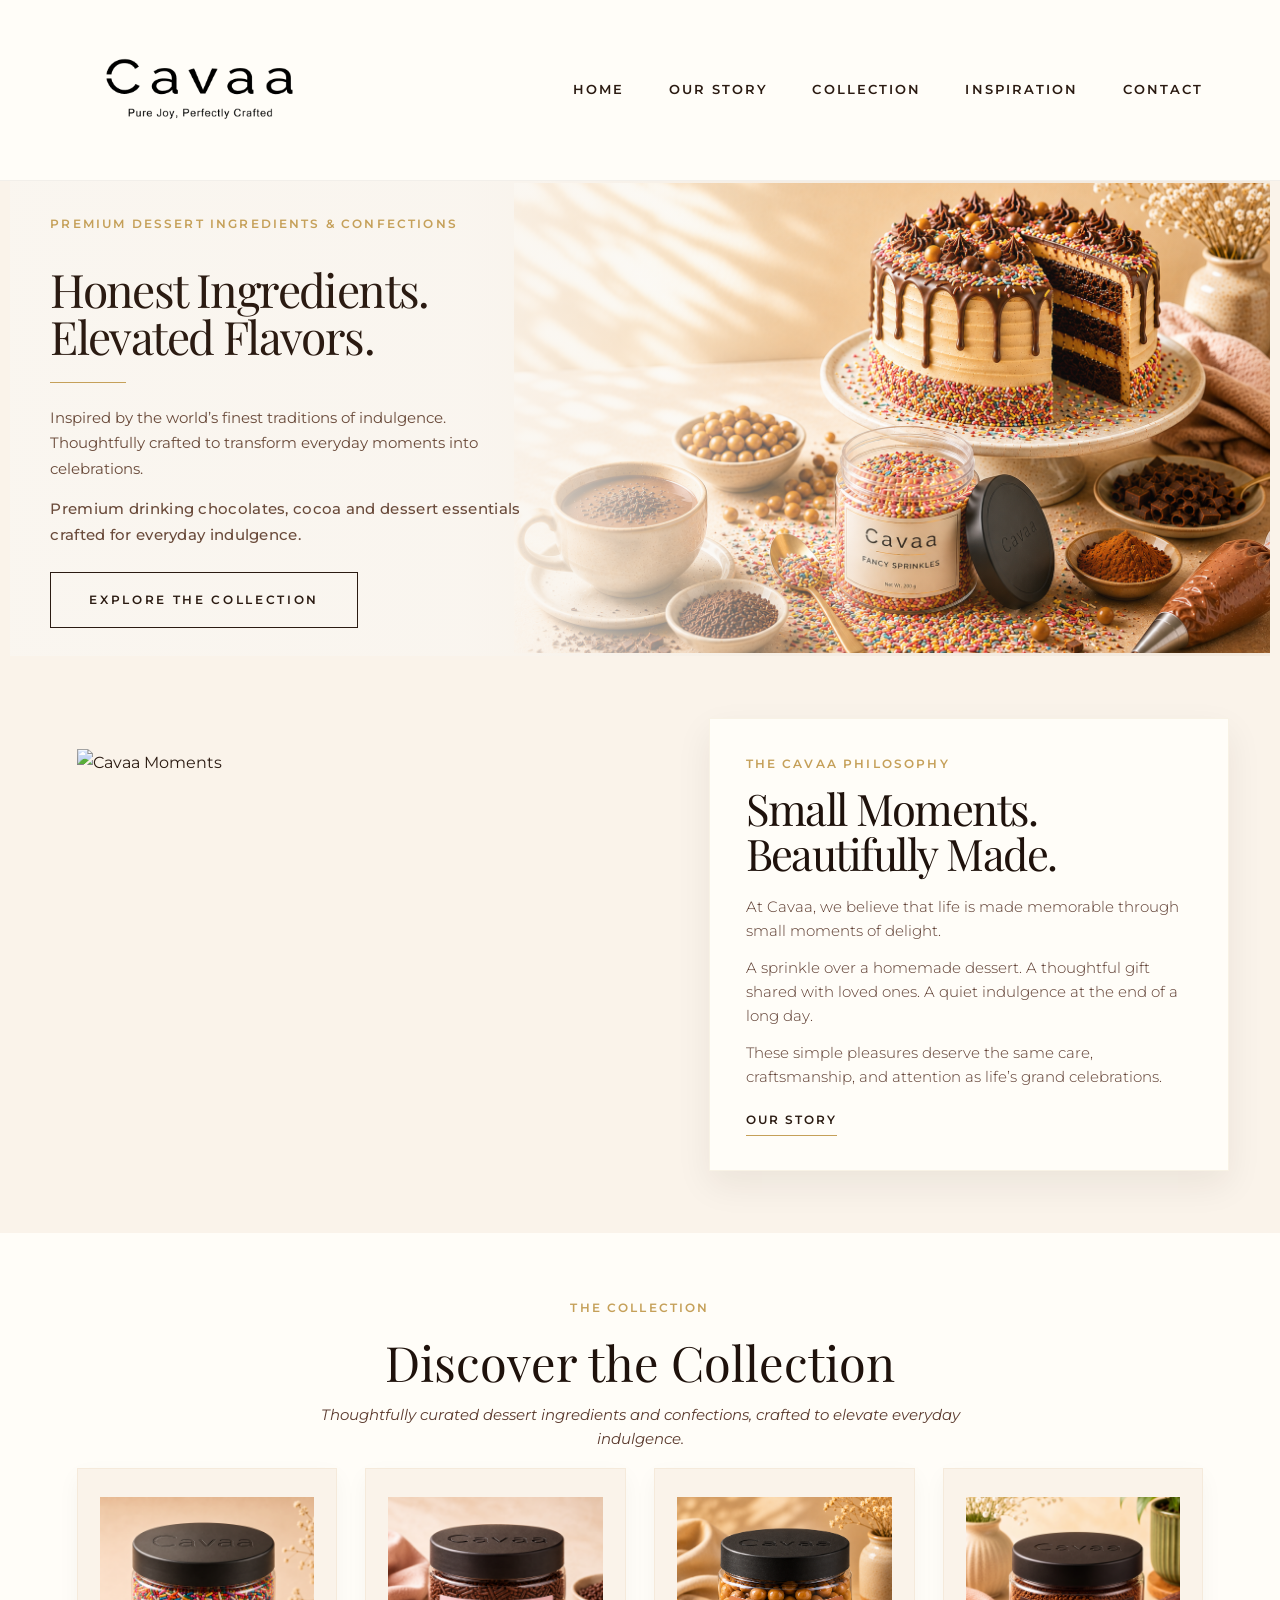
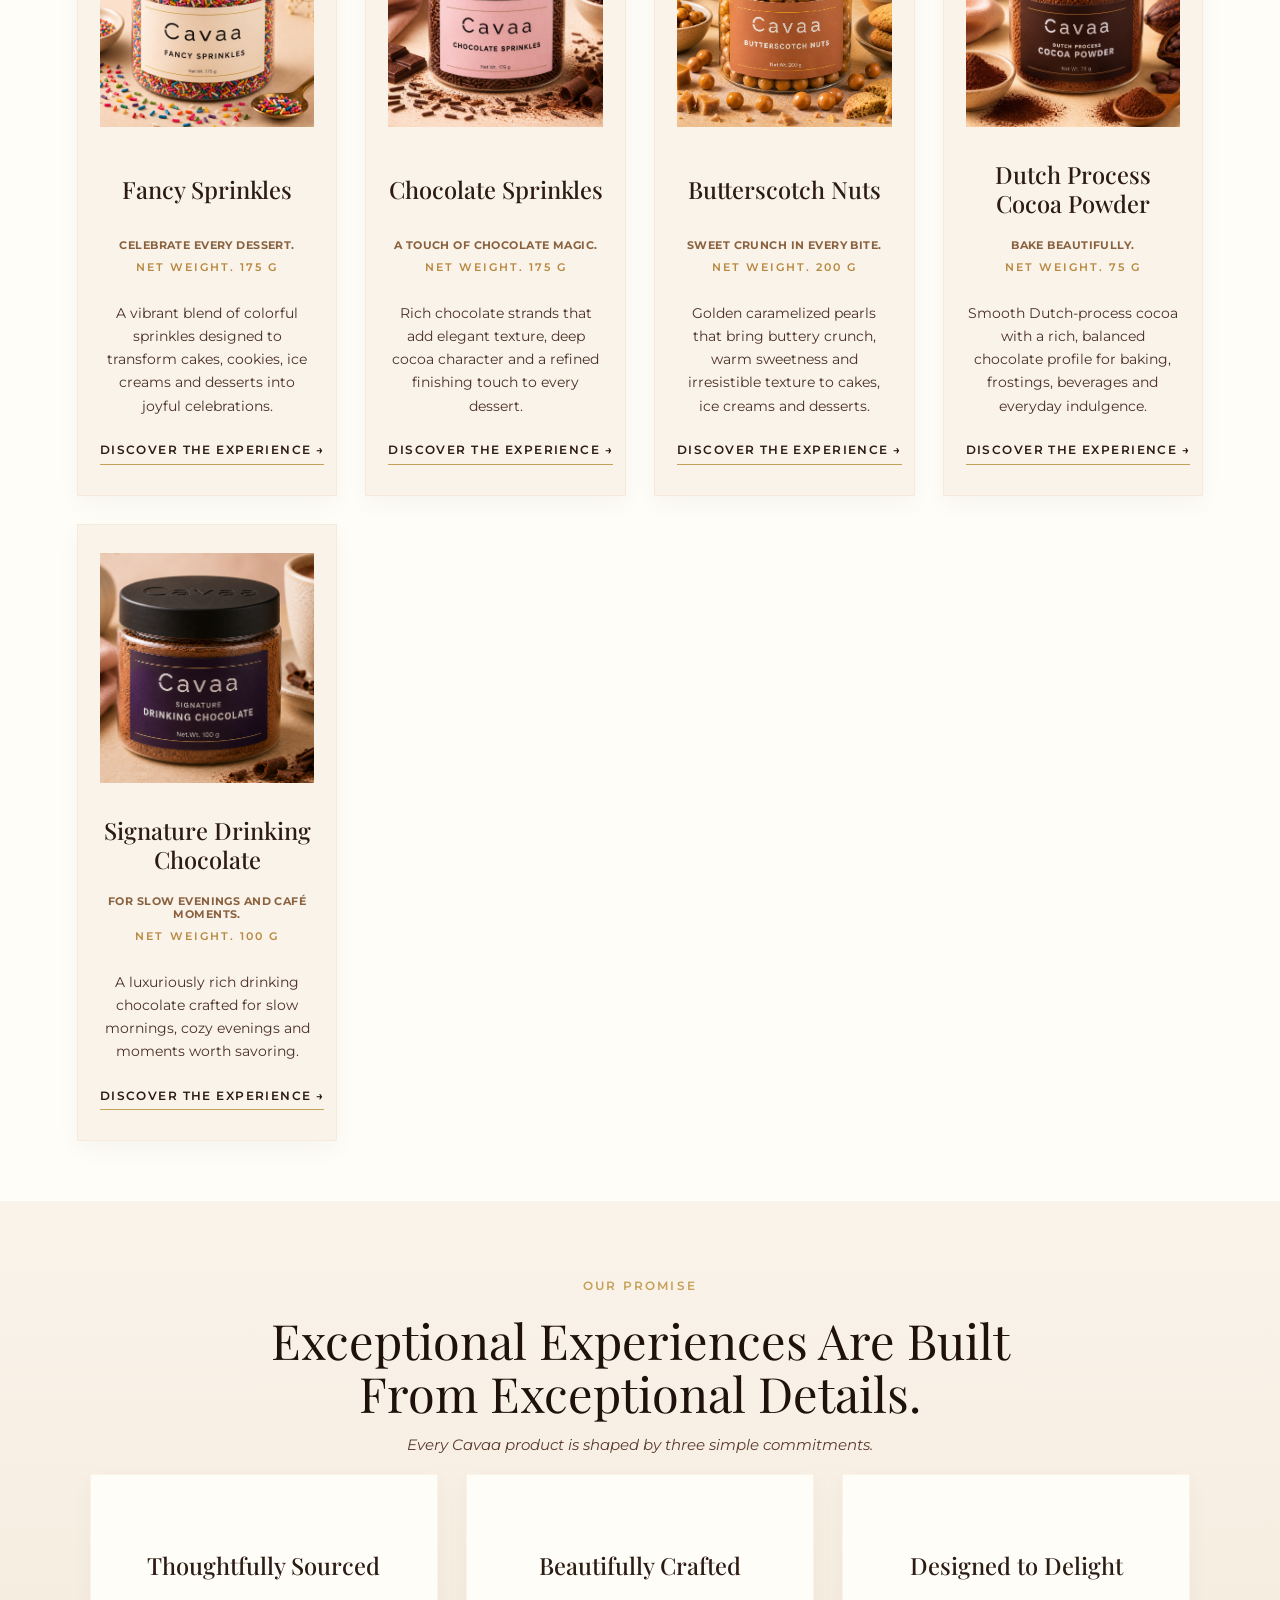
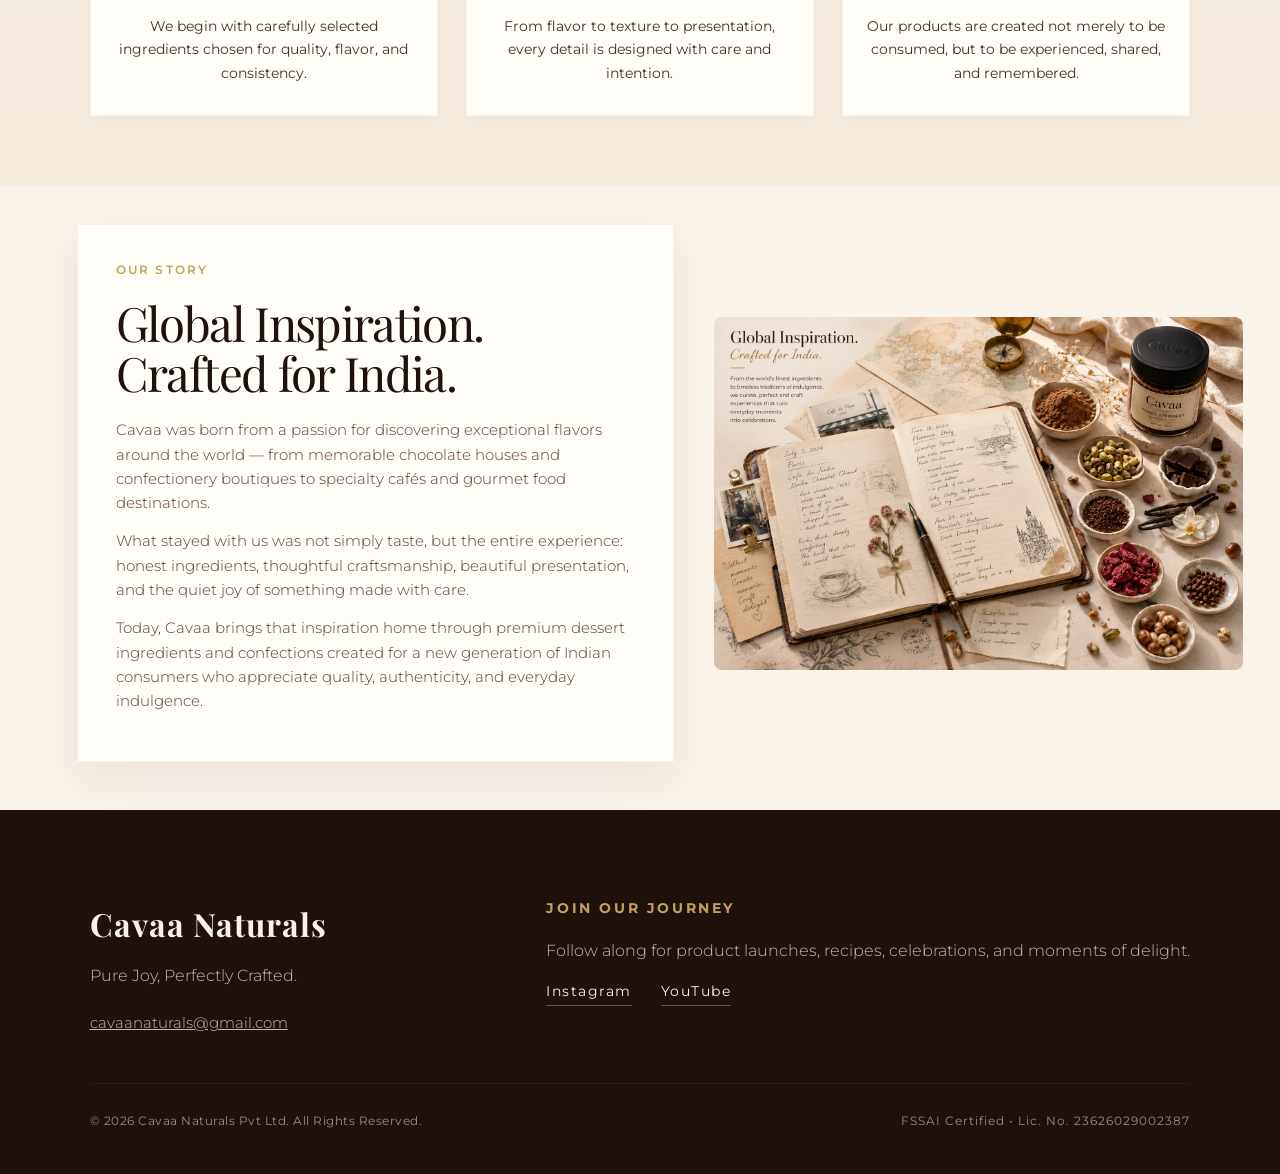
==== commit 19cc23dd: "Update index.html" ====
--- a/index.html
+++ b/index.html
@@ -91,7 +91,7 @@
         </p>
 
         <span class="product-weight">
-            Net Weight. 200 g
+            Net Weight. 175 g
         </span>
 
         <p>
@@ -133,7 +133,7 @@
         </p>
 
         <span class="product-weight">
-            Net Weight. 200 g
+            Net Weight. 175 g
         </span>
 
         <p>
@@ -217,7 +217,7 @@
         </p>
 
         <span class="product-weight">
-            Net Weight. 100 g
+            Net Weight. 75 g
         </span>
 
         <p>
